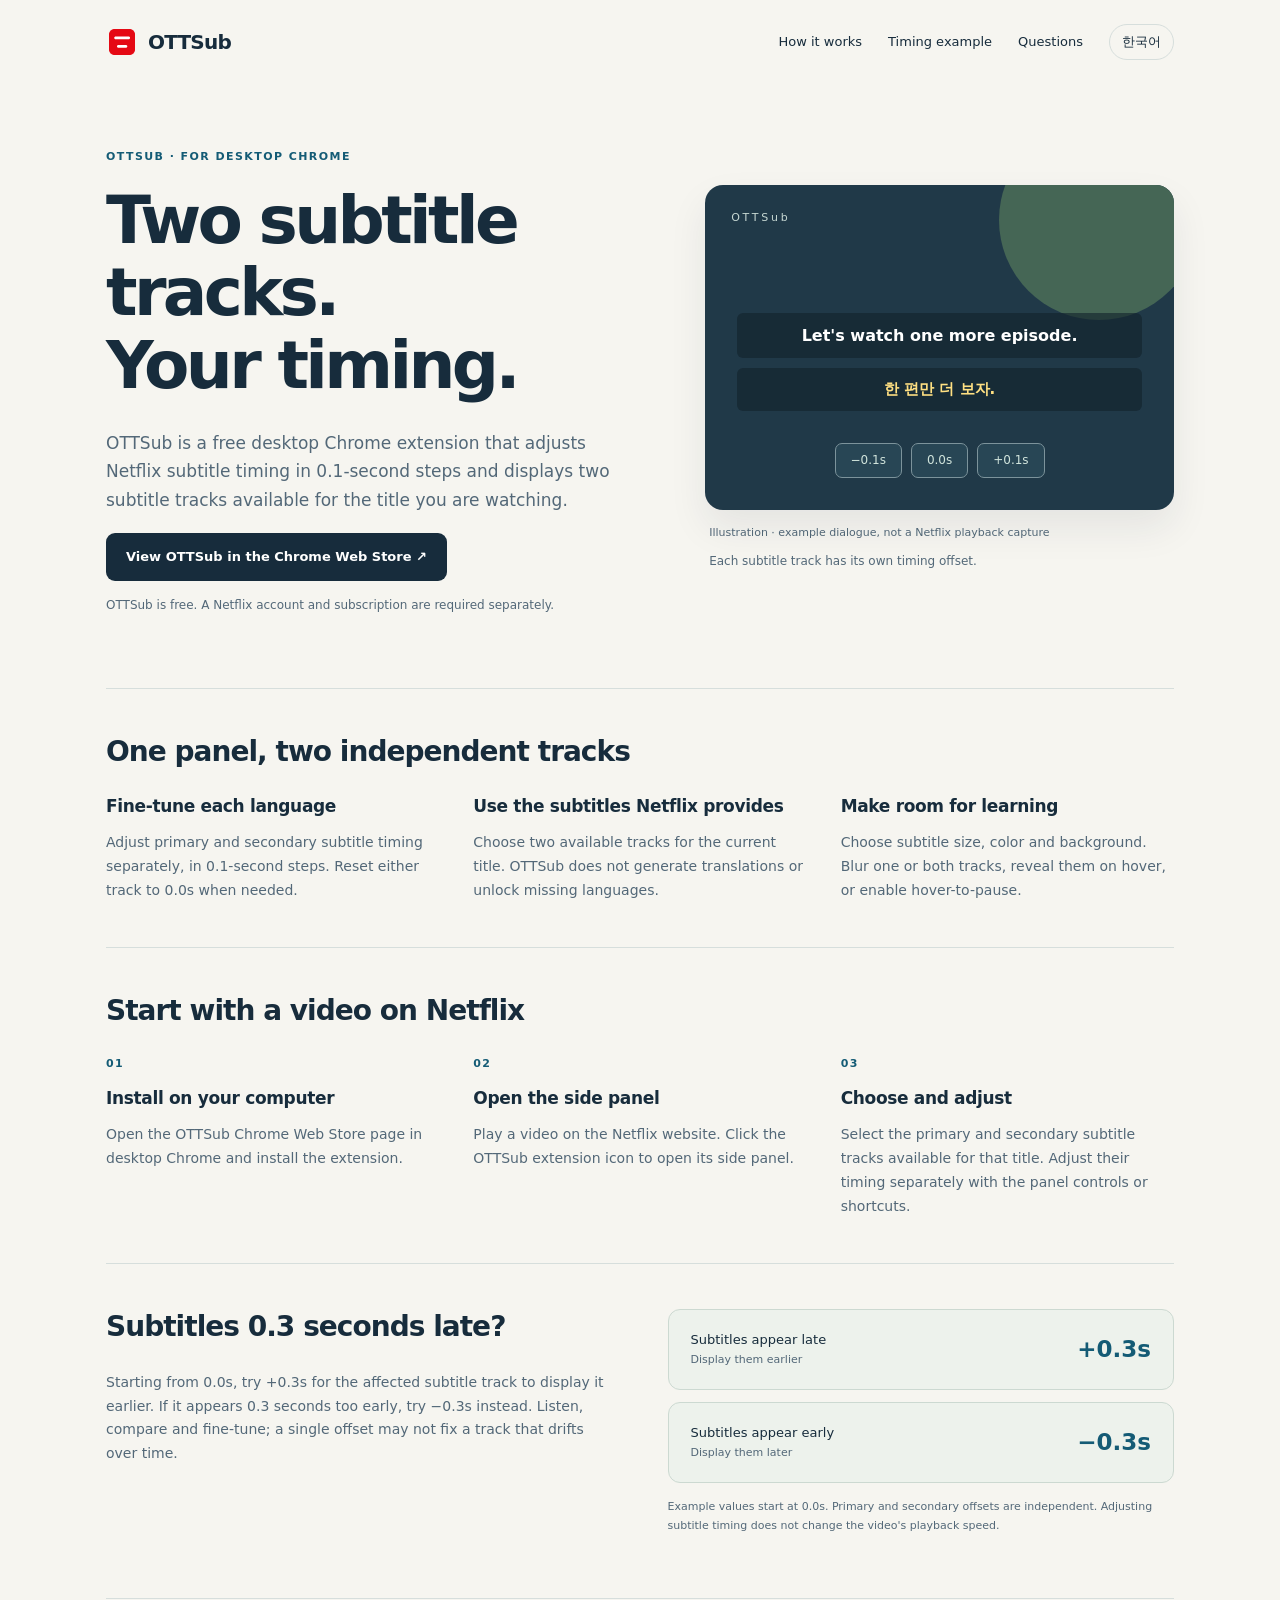
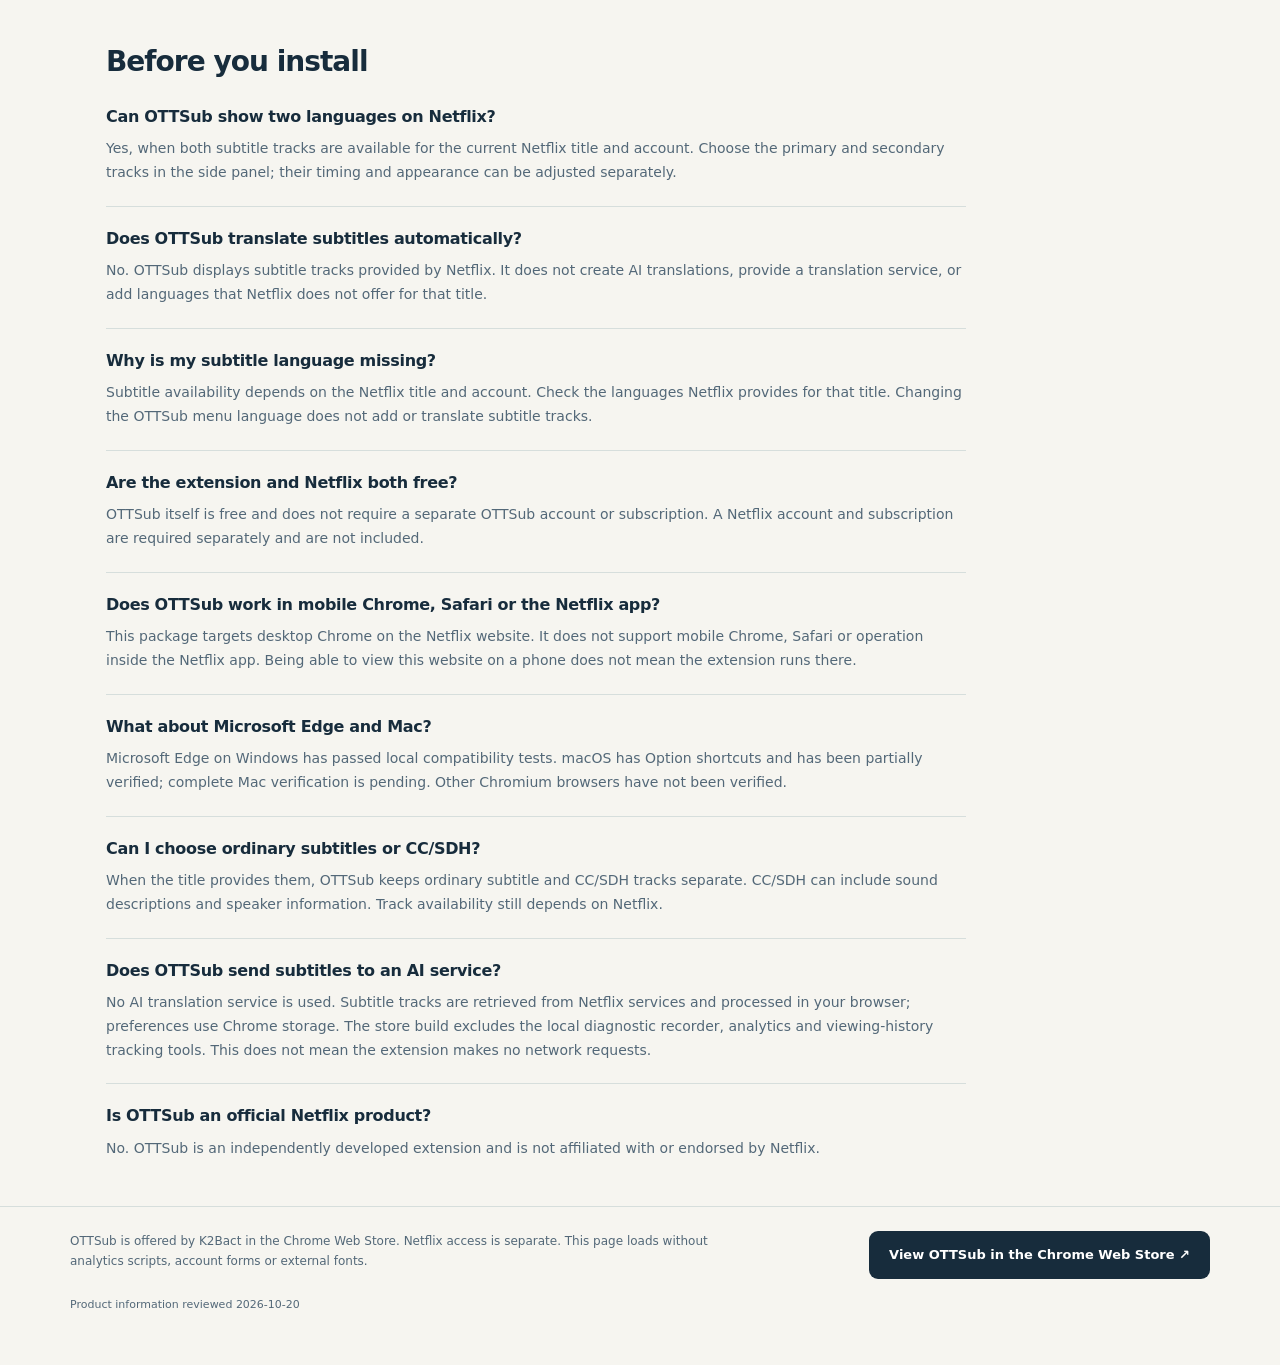
==== index.html @ 5ee33064 "Publish OTTSub product information in English and Korean" ====
<!doctype html>
<html lang="en">
<head>
<meta charset="utf-8"><meta name="viewport" content="width=device-width,initial-scale=1">
<title>OTTSub — Netflix subtitle sync and dual subtitles for Chrome</title><meta name="description" content="Adjust Netflix subtitle timing in 0.1-second steps and watch two available subtitle tracks with OTTSub, a free desktop Chrome extension. Netflix subscription required.">
<meta name="robots" content="index,follow">
<meta property="og:type" content="website"><meta property="og:site_name" content="OTTSub"><meta property="og:title" content="OTTSub — Netflix subtitle sync and dual subtitles for Chrome"><meta property="og:description" content="Adjust Netflix subtitle timing in 0.1-second steps and watch two available subtitle tracks with OTTSub, a free desktop Chrome extension. Netflix subscription required.">
<link rel="canonical" href="https://k2bact.github.io/ottsub-site/">
<link rel="alternate" hreflang="en" href="https://k2bact.github.io/ottsub-site/">
<link rel="alternate" hreflang="ko" href="https://k2bact.github.io/ottsub-site/ko/">
<link rel="alternate" hreflang="x-default" href="https://k2bact.github.io/ottsub-site/">
<meta property="og:url" content="https://k2bact.github.io/ottsub-site/">
<link rel="icon" href="assets/icon.png"><link rel="stylesheet" href="assets/site.css">
<script type="application/ld+json">{"@context":"https://schema.org","@type":"SoftwareApplication","name":"OTTSub","alternateName":"OTTSub - Subtitle Sync & Dual Subtitles for Netflix","identifier":"hlcahpgeildbabcchpkhemjjgjapbdkd","url":"https://k2bact.github.io/ottsub-site/","sameAs":["https://chromewebstore.google.com/detail/ottsub-subtitle-sync-dual/hlcahpgeildbabcchpkhemjjgjapbdkd"],"applicationCategory":"BrowserApplication","description":"OTTSub is a free desktop Chrome extension that adjusts Netflix subtitle timing in 0.1-second steps and displays two subtitle tracks available for the title you are watching.","inLanguage":"en","softwareRequirements":"OTTSub is free. A Netflix account and subscription are required separately.","isAccessibleForFree":true,"offers":{"@type":"Offer","price":"0","priceCurrency":"USD","url":"https://chromewebstore.google.com/detail/ottsub-subtitle-sync-dual/hlcahpgeildbabcchpkhemjjgjapbdkd"},"featureList":["Adjust primary and secondary subtitle timing separately, in 0.1-second steps. Reset either track to 0.0s when needed.","Choose two available tracks for the current title. OTTSub does not generate translations or unlock missing languages.","Choose subtitle size, color and background. Blur one or both tracks, reveal them on hover, or enable hover-to-pause."]}</script>
</head>
<body>
<a class="skip" href="#main">Skip to content</a>

<header class="wrap nav"><a class="brand" href="./"><img src="assets/icon.png" alt="" width="32" height="32">OTTSub</a><nav aria-label="Page navigation" class="nav-links"><a href="#start">How it works</a><a href="#timing">Timing example</a><a href="#questions">Questions</a><a class="language" href="ko/" lang="ko" hreflang="ko">한국어</a></nav></header>
<main id="main" class="wrap">
<div class="hero"><div><p class="eyebrow">OTTSub · for desktop Chrome</p><h1>Two subtitle tracks.
Your timing.</h1><p class="intro">OTTSub is a free desktop Chrome extension that adjusts Netflix subtitle timing in 0.1-second steps and displays two subtitle tracks available for the title you are watching.</p><a class="button" href="https://chromewebstore.google.com/detail/ottsub-subtitle-sync-dual/hlcahpgeildbabcchpkhemjjgjapbdkd">View OTTSub in the Chrome Web Store ↗</a><p class="cost">OTTSub is free. A Netflix account and subscription are required separately.</p></div>
<figure class="demo"><div class="screen"><span class="wordmark" aria-hidden="true">OTTSub</span><p class="subtitle" lang="en">Let&#39;s watch one more episode.</p><p class="subtitle secondary" lang="ko">한 편만 더 보자.</p><div class="timing-chips" aria-hidden="true"><span class="chip">−0.1s</span><span class="chip">0.0s</span><span class="chip">+0.1s</span></div></div><figcaption>Illustration · example dialogue, not a Netflix playback capture</figcaption><p class="demo-note">Each subtitle track has its own timing offset.</p></figure></div>
<section aria-labelledby="features"><h2 id="features">One panel, two independent tracks</h2><div class="features"><article><h3>Fine-tune each language</h3><p>Adjust primary and secondary subtitle timing separately, in 0.1-second steps. Reset either track to 0.0s when needed.</p></article><article><h3>Use the subtitles Netflix provides</h3><p>Choose two available tracks for the current title. OTTSub does not generate translations or unlock missing languages.</p></article><article><h3>Make room for learning</h3><p>Choose subtitle size, color and background. Blur one or both tracks, reveal them on hover, or enable hover-to-pause.</p></article></div></section>
<section id="start" aria-labelledby="steps-title"><h2 id="steps-title">Start with a video on Netflix</h2><ol class="steps"><li><h3>Install on your computer</h3><p>Open the OTTSub Chrome Web Store page in desktop Chrome and install the extension.</p></li><li><h3>Open the side panel</h3><p>Play a video on the Netflix website. Click the OTTSub extension icon to open its side panel.</p></li><li><h3>Choose and adjust</h3><p>Select the primary and secondary subtitle tracks available for that title. Adjust their timing separately with the panel controls or shortcuts.</p></li></ol></section>
<section id="timing" class="example" aria-labelledby="timing-title"><div><h2 id="timing-title">Subtitles 0.3 seconds late?</h2><p>Starting from 0.0s, try +0.3s for the affected subtitle track to display it earlier. If it appears 0.3 seconds too early, try −0.3s instead. Listen, compare and fine-tune; a single offset may not fix a track that drifts over time.</p></div><div><div class="offsets"><div class="offset-row"><span>Subtitles appear late</span><strong>+0.3s</strong><small>Display them earlier</small></div><div class="offset-row"><span>Subtitles appear early</span><strong>−0.3s</strong><small>Display them later</small></div></div><p class="fine-print">Example values start at 0.0s. Primary and secondary offsets are independent. Adjusting subtitle timing does not change the video&#39;s playback speed.</p></div></section>
<section id="questions" aria-labelledby="faq-title"><h2 id="faq-title">Before you install</h2><div class="faq"><article><h3>Can OTTSub show two languages on Netflix?</h3><p>Yes, when both subtitle tracks are available for the current Netflix title and account. Choose the primary and secondary tracks in the side panel; their timing and appearance can be adjusted separately.</p></article><article><h3>Does OTTSub translate subtitles automatically?</h3><p>No. OTTSub displays subtitle tracks provided by Netflix. It does not create AI translations, provide a translation service, or add languages that Netflix does not offer for that title.</p></article><article><h3>Why is my subtitle language missing?</h3><p>Subtitle availability depends on the Netflix title and account. Check the languages Netflix provides for that title. Changing the OTTSub menu language does not add or translate subtitle tracks.</p></article><article><h3>Are the extension and Netflix both free?</h3><p>OTTSub itself is free and does not require a separate OTTSub account or subscription. A Netflix account and subscription are required separately and are not included.</p></article><article><h3>Does OTTSub work in mobile Chrome, Safari or the Netflix app?</h3><p>This package targets desktop Chrome on the Netflix website. It does not support mobile Chrome, Safari or operation inside the Netflix app. Being able to view this website on a phone does not mean the extension runs there.</p></article><article><h3>What about Microsoft Edge and Mac?</h3><p>Microsoft Edge on Windows has passed local compatibility tests. macOS has Option shortcuts and has been partially verified; complete Mac verification is pending. Other Chromium browsers have not been verified.</p></article><article><h3>Can I choose ordinary subtitles or CC/SDH?</h3><p>When the title provides them, OTTSub keeps ordinary subtitle and CC/SDH tracks separate. CC/SDH can include sound descriptions and speaker information. Track availability still depends on Netflix.</p></article><article><h3>Does OTTSub send subtitles to an AI service?</h3><p>No AI translation service is used. Subtitle tracks are retrieved from Netflix services and processed in your browser; preferences use Chrome storage. The store build excludes the local diagnostic recorder, analytics and viewing-history tracking tools. This does not mean the extension makes no network requests.</p></article><article><h3>Is OTTSub an official Netflix product?</h3><p>No. OTTSub is an independently developed extension and is not affiliated with or endorsed by Netflix.</p></article></div></section>
</main><footer><div class="wrap closing"><div><p>OTTSub is offered by K2Bact in the Chrome Web Store. Netflix access is separate. This page loads without analytics scripts, account forms or external fonts.</p><span class="reviewed">Product information reviewed <time datetime="2026-10-20">2026-10-20</time></span></div><a class="button" href="https://chromewebstore.google.com/detail/ottsub-subtitle-sync-dual/hlcahpgeildbabcchpkhemjjgjapbdkd">View OTTSub in the Chrome Web Store ↗</a></div></footer>
</body></html>
---- assets/site.css ----
:root{color-scheme:light;--paper:#f6f5f0;--ink:#172c3c;--muted:#536878;--line:#d6dedc;--blue:#145b75;--mint:#dce9df;--white:#fff;--radius:18px;font-family:Inter,ui-sans-serif,system-ui,-apple-system,BlinkMacSystemFont,"Segoe UI","Malgun Gothic",sans-serif}
*{box-sizing:border-box}html{scroll-behavior:smooth;scroll-padding-top:24px}body{margin:0;background:var(--paper);color:var(--ink);line-height:1.7}a{color:var(--blue);text-underline-offset:.22em}a:hover{text-decoration-thickness:2px}a:focus-visible{outline:3px solid #b06a21;outline-offset:5px;border-radius:3px}.skip{position:absolute;top:-100px;left:20px;padding:10px;background:var(--white);z-index:10}.skip:focus{top:10px}.wrap{max-width:1140px;margin:auto;padding:0 36px}.preview{margin:0;background:var(--mint);text-align:center;padding:9px 20px;font-size:12px;color:#264b3b}.nav{display:flex;align-items:center;justify-content:space-between;gap:24px;padding-top:24px;padding-bottom:24px}.brand{display:inline-flex;align-items:center;gap:10px;color:var(--ink);font-size:20px;font-weight:800;text-decoration:none;letter-spacing:-.04em}.brand img{width:32px;height:32px}.nav-links{display:flex;align-items:center;gap:26px;font-size:13px}.nav-links a{text-decoration:none;color:var(--ink)}.language{border:1px solid var(--line);padding:6px 12px;border-radius:99px;white-space:nowrap}.hero{display:grid;grid-template-columns:1.15fr 1fr;align-items:center;gap:60px;padding:64px 0 72px}.eyebrow{text-transform:uppercase;letter-spacing:.13em;font-size:11px;font-weight:800;color:var(--blue);margin:0 0 18px}h1{font-size:clamp(42px,5.2vw,66px);font-weight:650;letter-spacing:-.055em;line-height:1.1;margin:0 0 26px;white-space:pre-line}p{margin:0 0 18px}.intro{font-size:17px;color:var(--muted);max-width:560px}.button{display:inline-block;background:var(--ink);color:#fff;text-decoration:none;border-radius:9px;padding:13px 20px;font-size:13px;font-weight:650}.button:hover{background:var(--blue)}.cost{color:var(--muted);font-size:12px;margin:14px 0 0;max-width:470px}.demo{margin:0}.screen{border-radius:var(--radius);background:#203948;min-height:325px;overflow:hidden;box-shadow:0 18px 38px #172c3c14;display:flex;flex-direction:column;justify-content:flex-end;padding:32px;position:relative}.screen:before{content:"";position:absolute;width:200px;height:200px;border-radius:100%;background:#456655;top:-65px;right:-25px}.screen .wordmark{position:absolute;top:24px;left:26px;font-size:11px;letter-spacing:.25em;color:#c6d7d2}.subtitle{position:relative;text-align:center;margin:0 0 10px;padding:9px 10px;border-radius:6px;background:#12222c9e;color:#fff;font-weight:600;font-size:16px}.subtitle.secondary{color:#ffe082;font-size:15px}.timing-chips{display:flex;justify-content:center;gap:9px;position:relative;margin-top:22px}.chip{border:1px solid #7c939b;background:#284655;color:#d1e4dc;border-radius:7px;font-size:12px;padding:6px 15px;font-variant-numeric:tabular-nums}.demo figcaption{font-size:11px;color:var(--muted);margin:14px 4px 0}.demo-note{font-size:12px;margin:8px 4px;color:var(--muted)}section{border-top:1px solid var(--line);padding:45px 0}h2{font-size:28px;letter-spacing:-.035em;line-height:1.3;font-weight:650;margin:0 0 25px}h3{font-size:17px;line-height:1.4;margin:0 0 12px;letter-spacing:-.02em}.features{display:grid;grid-template-columns:repeat(3,1fr);gap:34px}.features p,.steps p{font-size:14px;color:var(--muted);margin-bottom:0}.steps{list-style:none;padding:0;margin:0;display:grid;grid-template-columns:repeat(3,1fr);gap:34px;counter-reset:step}.steps li{counter-increment:step}.steps li:before{content:"0" counter(step);color:var(--blue);font-size:11px;font-weight:800;display:block;margin-bottom:14px;letter-spacing:.12em}.example{display:grid;grid-template-columns:1fr 1fr;gap:55px;align-items:start}.example p{font-size:14px;color:var(--muted)}.offsets{display:grid;gap:12px}.offset-row{display:grid;grid-template-columns:1fr auto;gap:0 18px;padding:19px 22px;border:1px solid #ccd9d1;border-radius:12px;background:#edf2ec;font-size:13px}.offset-row strong{font-size:23px;color:var(--blue);grid-column:2;grid-row:1/3;align-self:center;font-variant-numeric:tabular-nums}.offset-row small{font-size:11px;color:var(--muted)}.example .fine-print{font-size:11px;margin-top:15px}.faq{max-width:860px}.faq article{padding:21px 0;border-bottom:1px solid var(--line)}.faq article:first-child{padding-top:0}.faq article:last-child{border-bottom:0;padding-bottom:0}.faq h3{font-size:16px;margin-bottom:9px}.faq p{font-size:14px;color:var(--muted);margin-bottom:0}.closing{padding:24px 0 48px;display:flex;justify-content:space-between;gap:30px;align-items:start}.closing p{font-size:12px;color:var(--muted);max-width:670px}.reviewed{font-size:11px;color:var(--muted)}footer{border-top:1px solid var(--line)}
@media(max-width:800px){.wrap{padding:0 24px}.nav-links{gap:16px}.nav-links a:not(.language){display:none}.hero{grid-template-columns:1fr;gap:35px;padding:38px 0 42px;max-width:650px}.intro{max-width:100%}.screen{min-height:280px}.features,.steps{grid-template-columns:1fr;gap:28px}.example{grid-template-columns:1fr;gap:18px}.closing{display:block}.closing .button{margin-top:8px}h2{font-size:25px}}
@media(prefers-reduced-motion:reduce){html{scroll-behavior:auto}}
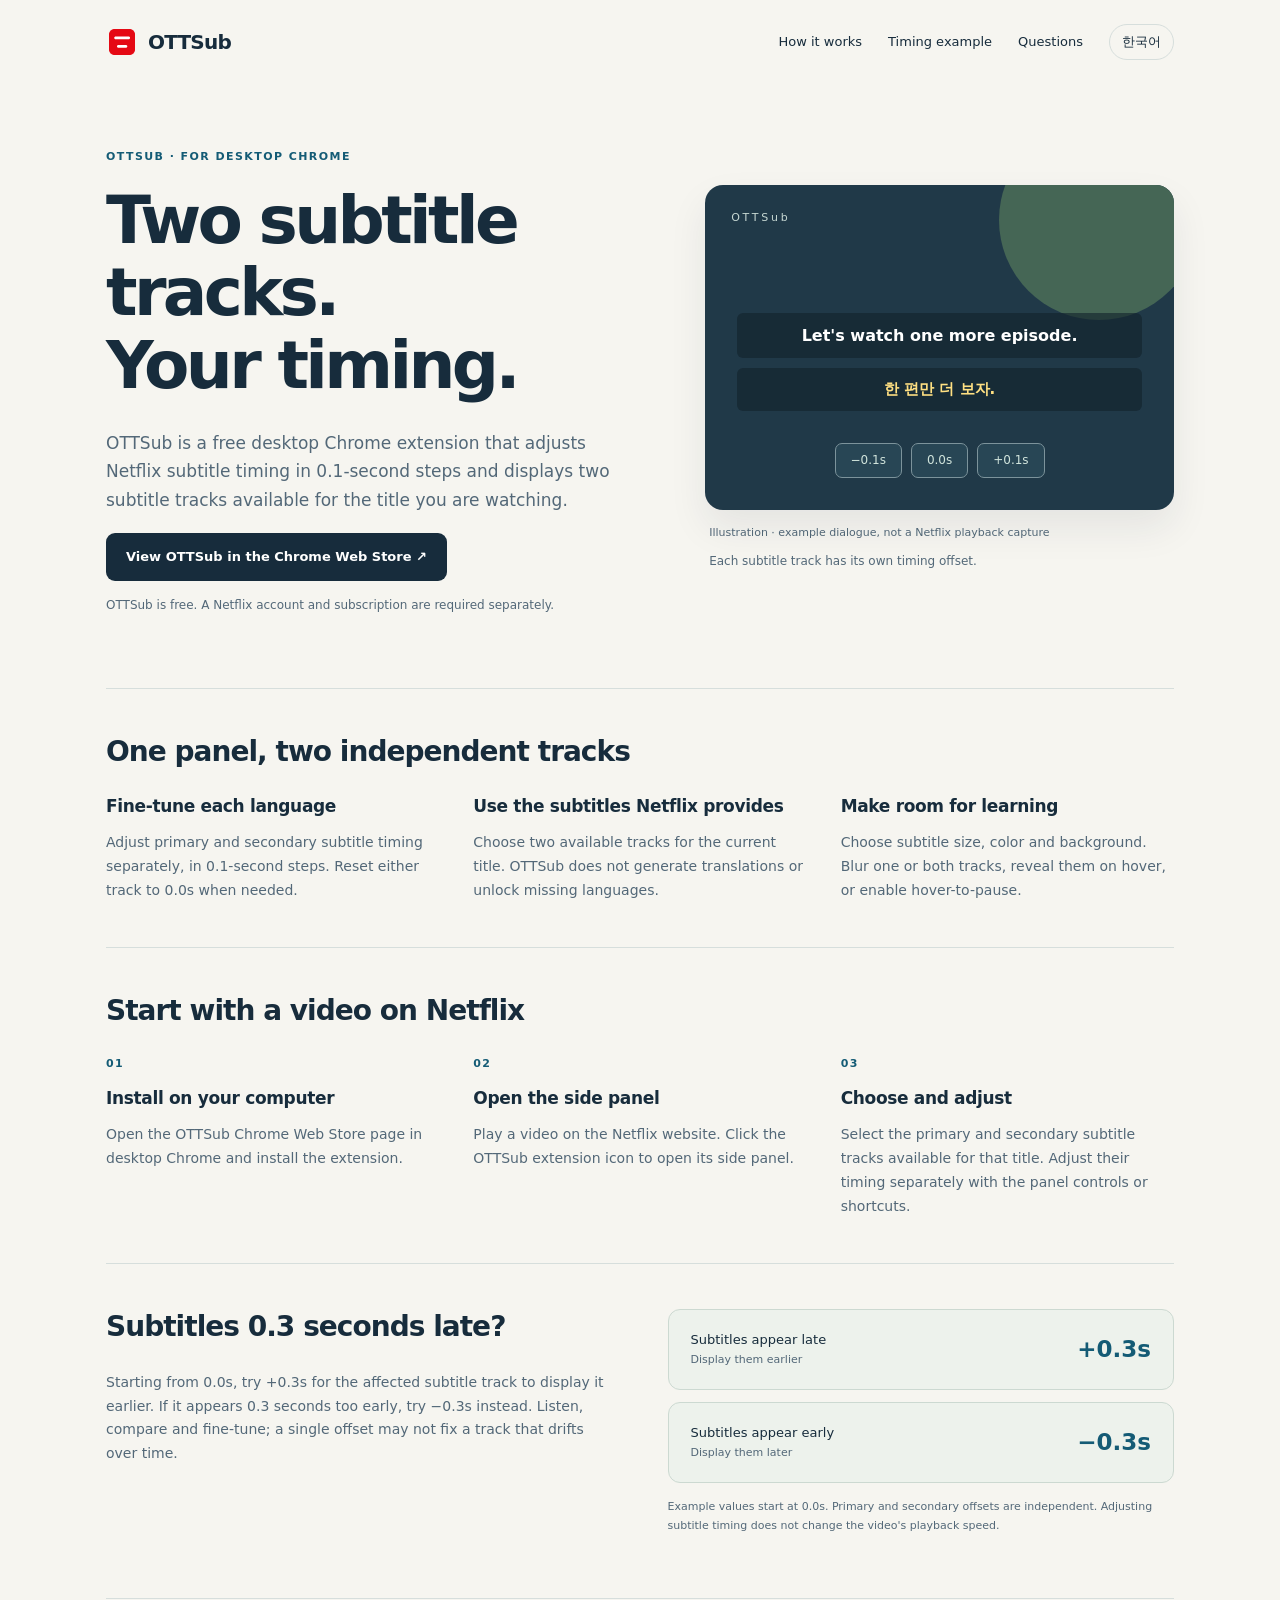
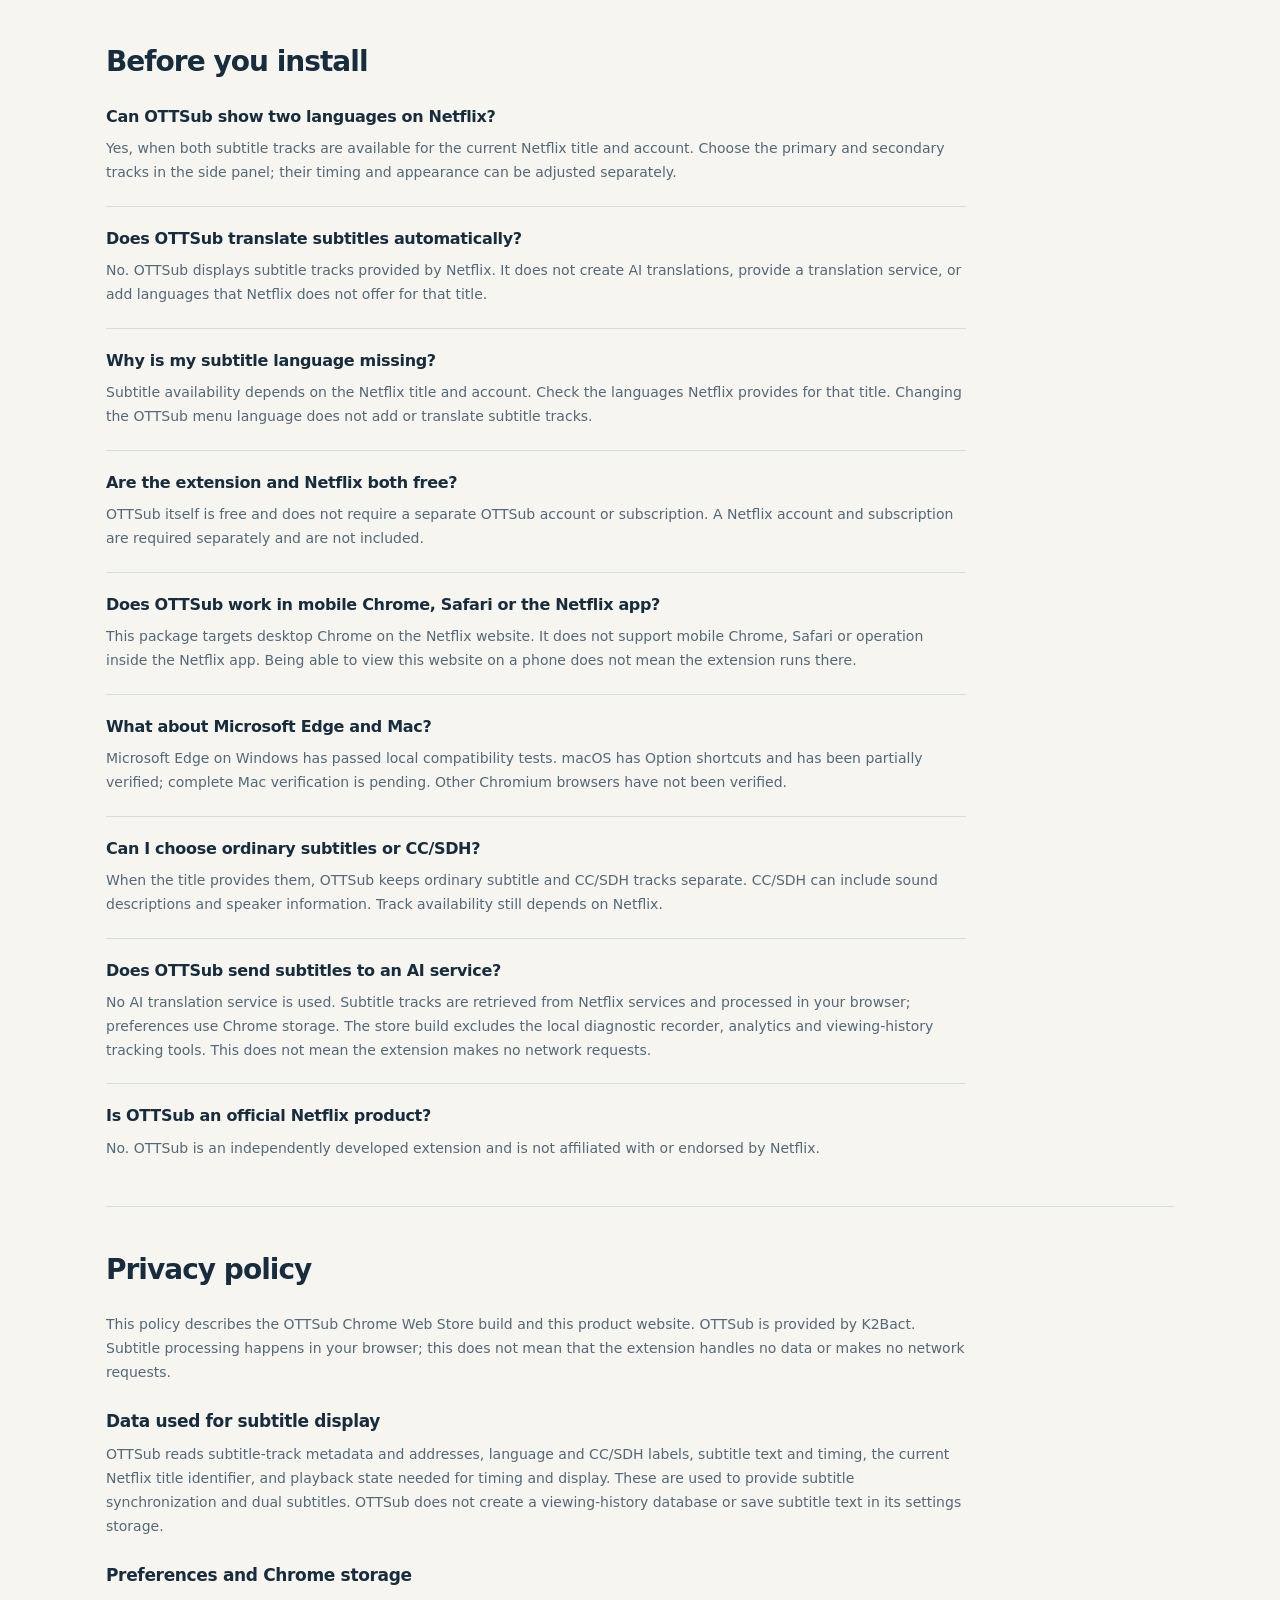
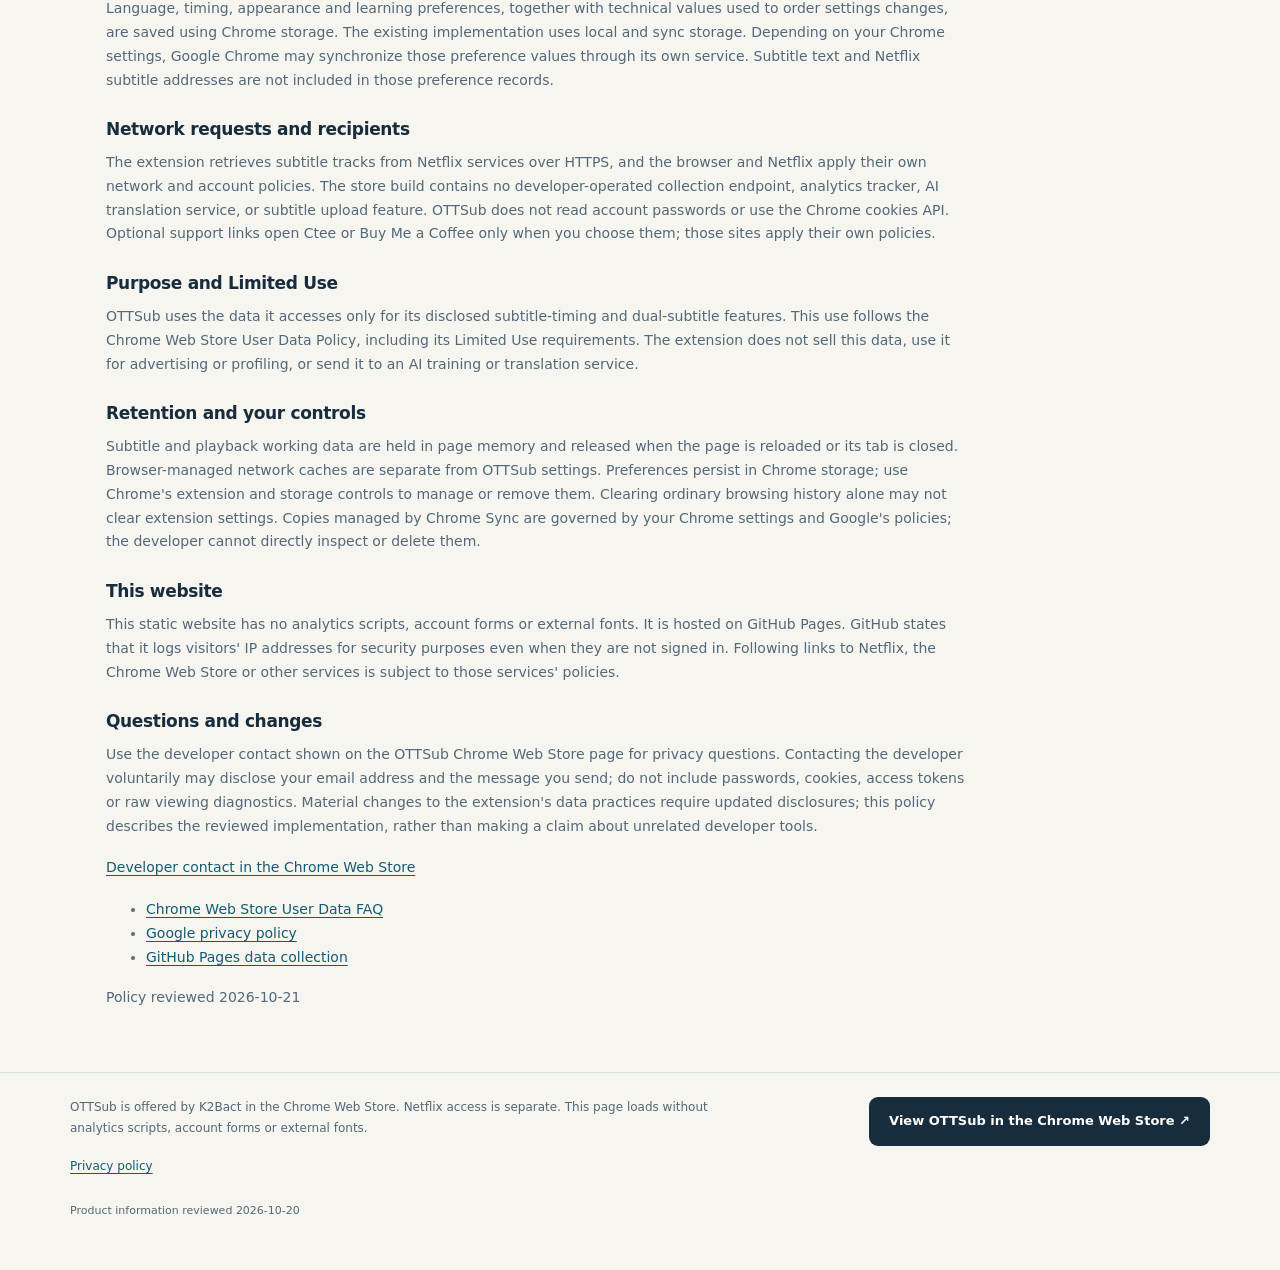
==== commit 3e5504f2: "Add privacy disclosures to the OTTSub product pages" ====
--- a/index.html
+++ b/index.html
@@ -25,5 +25,6 @@
 <section id="start" aria-labelledby="steps-title"><h2 id="steps-title">Start with a video on Netflix</h2><ol class="steps"><li><h3>Install on your computer</h3><p>Open the OTTSub Chrome Web Store page in desktop Chrome and install the extension.</p></li><li><h3>Open the side panel</h3><p>Play a video on the Netflix website. Click the OTTSub extension icon to open its side panel.</p></li><li><h3>Choose and adjust</h3><p>Select the primary and secondary subtitle tracks available for that title. Adjust their timing separately with the panel controls or shortcuts.</p></li></ol></section>
 <section id="timing" class="example" aria-labelledby="timing-title"><div><h2 id="timing-title">Subtitles 0.3 seconds late?</h2><p>Starting from 0.0s, try +0.3s for the affected subtitle track to display it earlier. If it appears 0.3 seconds too early, try −0.3s instead. Listen, compare and fine-tune; a single offset may not fix a track that drifts over time.</p></div><div><div class="offsets"><div class="offset-row"><span>Subtitles appear late</span><strong>+0.3s</strong><small>Display them earlier</small></div><div class="offset-row"><span>Subtitles appear early</span><strong>−0.3s</strong><small>Display them later</small></div></div><p class="fine-print">Example values start at 0.0s. Primary and secondary offsets are independent. Adjusting subtitle timing does not change the video&#39;s playback speed.</p></div></section>
 <section id="questions" aria-labelledby="faq-title"><h2 id="faq-title">Before you install</h2><div class="faq"><article><h3>Can OTTSub show two languages on Netflix?</h3><p>Yes, when both subtitle tracks are available for the current Netflix title and account. Choose the primary and secondary tracks in the side panel; their timing and appearance can be adjusted separately.</p></article><article><h3>Does OTTSub translate subtitles automatically?</h3><p>No. OTTSub displays subtitle tracks provided by Netflix. It does not create AI translations, provide a translation service, or add languages that Netflix does not offer for that title.</p></article><article><h3>Why is my subtitle language missing?</h3><p>Subtitle availability depends on the Netflix title and account. Check the languages Netflix provides for that title. Changing the OTTSub menu language does not add or translate subtitle tracks.</p></article><article><h3>Are the extension and Netflix both free?</h3><p>OTTSub itself is free and does not require a separate OTTSub account or subscription. A Netflix account and subscription are required separately and are not included.</p></article><article><h3>Does OTTSub work in mobile Chrome, Safari or the Netflix app?</h3><p>This package targets desktop Chrome on the Netflix website. It does not support mobile Chrome, Safari or operation inside the Netflix app. Being able to view this website on a phone does not mean the extension runs there.</p></article><article><h3>What about Microsoft Edge and Mac?</h3><p>Microsoft Edge on Windows has passed local compatibility tests. macOS has Option shortcuts and has been partially verified; complete Mac verification is pending. Other Chromium browsers have not been verified.</p></article><article><h3>Can I choose ordinary subtitles or CC/SDH?</h3><p>When the title provides them, OTTSub keeps ordinary subtitle and CC/SDH tracks separate. CC/SDH can include sound descriptions and speaker information. Track availability still depends on Netflix.</p></article><article><h3>Does OTTSub send subtitles to an AI service?</h3><p>No AI translation service is used. Subtitle tracks are retrieved from Netflix services and processed in your browser; preferences use Chrome storage. The store build excludes the local diagnostic recorder, analytics and viewing-history tracking tools. This does not mean the extension makes no network requests.</p></article><article><h3>Is OTTSub an official Netflix product?</h3><p>No. OTTSub is an independently developed extension and is not affiliated with or endorsed by Netflix.</p></article></div></section>
-</main><footer><div class="wrap closing"><div><p>OTTSub is offered by K2Bact in the Chrome Web Store. Netflix access is separate. This page loads without analytics scripts, account forms or external fonts.</p><span class="reviewed">Product information reviewed <time datetime="2026-10-20">2026-10-20</time></span></div><a class="button" href="https://chromewebstore.google.com/detail/ottsub-subtitle-sync-dual/hlcahpgeildbabcchpkhemjjgjapbdkd">View OTTSub in the Chrome Web Store ↗</a></div></footer>
+<section id="privacy" class="privacy" aria-labelledby="privacy-title"><h2 id="privacy-title">Privacy policy</h2><div class="policy-body"><p>This policy describes the OTTSub Chrome Web Store build and this product website. OTTSub is provided by K2Bact. Subtitle processing happens in your browser; this does not mean that the extension handles no data or makes no network requests.</p><article><h3>Data used for subtitle display</h3><p>OTTSub reads subtitle-track metadata and addresses, language and CC/SDH labels, subtitle text and timing, the current Netflix title identifier, and playback state needed for timing and display. These are used to provide subtitle synchronization and dual subtitles. OTTSub does not create a viewing-history database or save subtitle text in its settings storage.</p></article><article><h3>Preferences and Chrome storage</h3><p>Language, timing, appearance and learning preferences, together with technical values used to order settings changes, are saved using Chrome storage. The existing implementation uses local and sync storage. Depending on your Chrome settings, Google Chrome may synchronize those preference values through its own service. Subtitle text and Netflix subtitle addresses are not included in those preference records.</p></article><article><h3>Network requests and recipients</h3><p>The extension retrieves subtitle tracks from Netflix services over HTTPS, and the browser and Netflix apply their own network and account policies. The store build contains no developer-operated collection endpoint, analytics tracker, AI translation service, or subtitle upload feature. OTTSub does not read account passwords or use the Chrome cookies API. Optional support links open Ctee or Buy Me a Coffee only when you choose them; those sites apply their own policies.</p></article><article><h3>Purpose and Limited Use</h3><p>OTTSub uses the data it accesses only for its disclosed subtitle-timing and dual-subtitle features. This use follows the Chrome Web Store User Data Policy, including its Limited Use requirements. The extension does not sell this data, use it for advertising or profiling, or send it to an AI training or translation service.</p></article><article><h3>Retention and your controls</h3><p>Subtitle and playback working data are held in page memory and released when the page is reloaded or its tab is closed. Browser-managed network caches are separate from OTTSub settings. Preferences persist in Chrome storage; use Chrome&#39;s extension and storage controls to manage or remove them. Clearing ordinary browsing history alone may not clear extension settings. Copies managed by Chrome Sync are governed by your Chrome settings and Google&#39;s policies; the developer cannot directly inspect or delete them.</p></article><article><h3>This website</h3><p>This static website has no analytics scripts, account forms or external fonts. It is hosted on GitHub Pages. GitHub states that it logs visitors&#39; IP addresses for security purposes even when they are not signed in. Following links to Netflix, the Chrome Web Store or other services is subject to those services&#39; policies.</p></article><article><h3>Questions and changes</h3><p>Use the developer contact shown on the OTTSub Chrome Web Store page for privacy questions. Contacting the developer voluntarily may disclose your email address and the message you send; do not include passwords, cookies, access tokens or raw viewing diagnostics. Material changes to the extension&#39;s data practices require updated disclosures; this policy describes the reviewed implementation, rather than making a claim about unrelated developer tools.</p></article><p><a href="https://chromewebstore.google.com/detail/ottsub-subtitle-sync-dual/hlcahpgeildbabcchpkhemjjgjapbdkd">Developer contact in the Chrome Web Store</a></p><ul><li><a href="https://developer.chrome.com/docs/webstore/program-policies/user-data-faq">Chrome Web Store User Data FAQ</a></li><li><a href="https://policies.google.com/privacy">Google privacy policy</a></li><li><a href="https://docs.github.com/en/pages/getting-started-with-github-pages/what-is-github-pages#data-collection">GitHub Pages data collection</a></li></ul><p class="reviewed">Policy reviewed <time datetime="2026-10-21">2026-10-21</time></p></div></section>
+</main><footer><div class="wrap closing"><div><p>OTTSub is offered by K2Bact in the Chrome Web Store. Netflix access is separate. This page loads without analytics scripts, account forms or external fonts.</p><p><a href="#privacy">Privacy policy</a></p><span class="reviewed">Product information reviewed <time datetime="2026-10-20">2026-10-20</time></span></div><a class="button" href="https://chromewebstore.google.com/detail/ottsub-subtitle-sync-dual/hlcahpgeildbabcchpkhemjjgjapbdkd">View OTTSub in the Chrome Web Store ↗</a></div></footer>
 </body></html>
--- a/assets/site.css
+++ b/assets/site.css
@@ -2,3 +2,4 @@
 *{box-sizing:border-box}html{scroll-behavior:smooth;scroll-padding-top:24px}body{margin:0;background:var(--paper);color:var(--ink);line-height:1.7}a{color:var(--blue);text-underline-offset:.22em}a:hover{text-decoration-thickness:2px}a:focus-visible{outline:3px solid #b06a21;outline-offset:5px;border-radius:3px}.skip{position:absolute;top:-100px;left:20px;padding:10px;background:var(--white);z-index:10}.skip:focus{top:10px}.wrap{max-width:1140px;margin:auto;padding:0 36px}.preview{margin:0;background:var(--mint);text-align:center;padding:9px 20px;font-size:12px;color:#264b3b}.nav{display:flex;align-items:center;justify-content:space-between;gap:24px;padding-top:24px;padding-bottom:24px}.brand{display:inline-flex;align-items:center;gap:10px;color:var(--ink);font-size:20px;font-weight:800;text-decoration:none;letter-spacing:-.04em}.brand img{width:32px;height:32px}.nav-links{display:flex;align-items:center;gap:26px;font-size:13px}.nav-links a{text-decoration:none;color:var(--ink)}.language{border:1px solid var(--line);padding:6px 12px;border-radius:99px;white-space:nowrap}.hero{display:grid;grid-template-columns:1.15fr 1fr;align-items:center;gap:60px;padding:64px 0 72px}.eyebrow{text-transform:uppercase;letter-spacing:.13em;font-size:11px;font-weight:800;color:var(--blue);margin:0 0 18px}h1{font-size:clamp(42px,5.2vw,66px);font-weight:650;letter-spacing:-.055em;line-height:1.1;margin:0 0 26px;white-space:pre-line}p{margin:0 0 18px}.intro{font-size:17px;color:var(--muted);max-width:560px}.button{display:inline-block;background:var(--ink);color:#fff;text-decoration:none;border-radius:9px;padding:13px 20px;font-size:13px;font-weight:650}.button:hover{background:var(--blue)}.cost{color:var(--muted);font-size:12px;margin:14px 0 0;max-width:470px}.demo{margin:0}.screen{border-radius:var(--radius);background:#203948;min-height:325px;overflow:hidden;box-shadow:0 18px 38px #172c3c14;display:flex;flex-direction:column;justify-content:flex-end;padding:32px;position:relative}.screen:before{content:"";position:absolute;width:200px;height:200px;border-radius:100%;background:#456655;top:-65px;right:-25px}.screen .wordmark{position:absolute;top:24px;left:26px;font-size:11px;letter-spacing:.25em;color:#c6d7d2}.subtitle{position:relative;text-align:center;margin:0 0 10px;padding:9px 10px;border-radius:6px;background:#12222c9e;color:#fff;font-weight:600;font-size:16px}.subtitle.secondary{color:#ffe082;font-size:15px}.timing-chips{display:flex;justify-content:center;gap:9px;position:relative;margin-top:22px}.chip{border:1px solid #7c939b;background:#284655;color:#d1e4dc;border-radius:7px;font-size:12px;padding:6px 15px;font-variant-numeric:tabular-nums}.demo figcaption{font-size:11px;color:var(--muted);margin:14px 4px 0}.demo-note{font-size:12px;margin:8px 4px;color:var(--muted)}section{border-top:1px solid var(--line);padding:45px 0}h2{font-size:28px;letter-spacing:-.035em;line-height:1.3;font-weight:650;margin:0 0 25px}h3{font-size:17px;line-height:1.4;margin:0 0 12px;letter-spacing:-.02em}.features{display:grid;grid-template-columns:repeat(3,1fr);gap:34px}.features p,.steps p{font-size:14px;color:var(--muted);margin-bottom:0}.steps{list-style:none;padding:0;margin:0;display:grid;grid-template-columns:repeat(3,1fr);gap:34px;counter-reset:step}.steps li{counter-increment:step}.steps li:before{content:"0" counter(step);color:var(--blue);font-size:11px;font-weight:800;display:block;margin-bottom:14px;letter-spacing:.12em}.example{display:grid;grid-template-columns:1fr 1fr;gap:55px;align-items:start}.example p{font-size:14px;color:var(--muted)}.offsets{display:grid;gap:12px}.offset-row{display:grid;grid-template-columns:1fr auto;gap:0 18px;padding:19px 22px;border:1px solid #ccd9d1;border-radius:12px;background:#edf2ec;font-size:13px}.offset-row strong{font-size:23px;color:var(--blue);grid-column:2;grid-row:1/3;align-self:center;font-variant-numeric:tabular-nums}.offset-row small{font-size:11px;color:var(--muted)}.example .fine-print{font-size:11px;margin-top:15px}.faq{max-width:860px}.faq article{padding:21px 0;border-bottom:1px solid var(--line)}.faq article:first-child{padding-top:0}.faq article:last-child{border-bottom:0;padding-bottom:0}.faq h3{font-size:16px;margin-bottom:9px}.faq p{font-size:14px;color:var(--muted);margin-bottom:0}.closing{padding:24px 0 48px;display:flex;justify-content:space-between;gap:30px;align-items:start}.closing p{font-size:12px;color:var(--muted);max-width:670px}.reviewed{font-size:11px;color:var(--muted)}footer{border-top:1px solid var(--line)}
 @media(max-width:800px){.wrap{padding:0 24px}.nav-links{gap:16px}.nav-links a:not(.language){display:none}.hero{grid-template-columns:1fr;gap:35px;padding:38px 0 42px;max-width:650px}.intro{max-width:100%}.screen{min-height:280px}.features,.steps{grid-template-columns:1fr;gap:28px}.example{grid-template-columns:1fr;gap:18px}.closing{display:block}.closing .button{margin-top:8px}h2{font-size:25px}}
 @media(prefers-reduced-motion:reduce){html{scroll-behavior:auto}}
+.policy-body{max-width:860px;overflow-wrap:anywhere}.policy-body p,.policy-body li{font-size:14px;color:var(--muted)}.policy-body article{margin-top:26px}.policy-body h3{margin-bottom:9px}.policy-body a{color:var(--blue)}
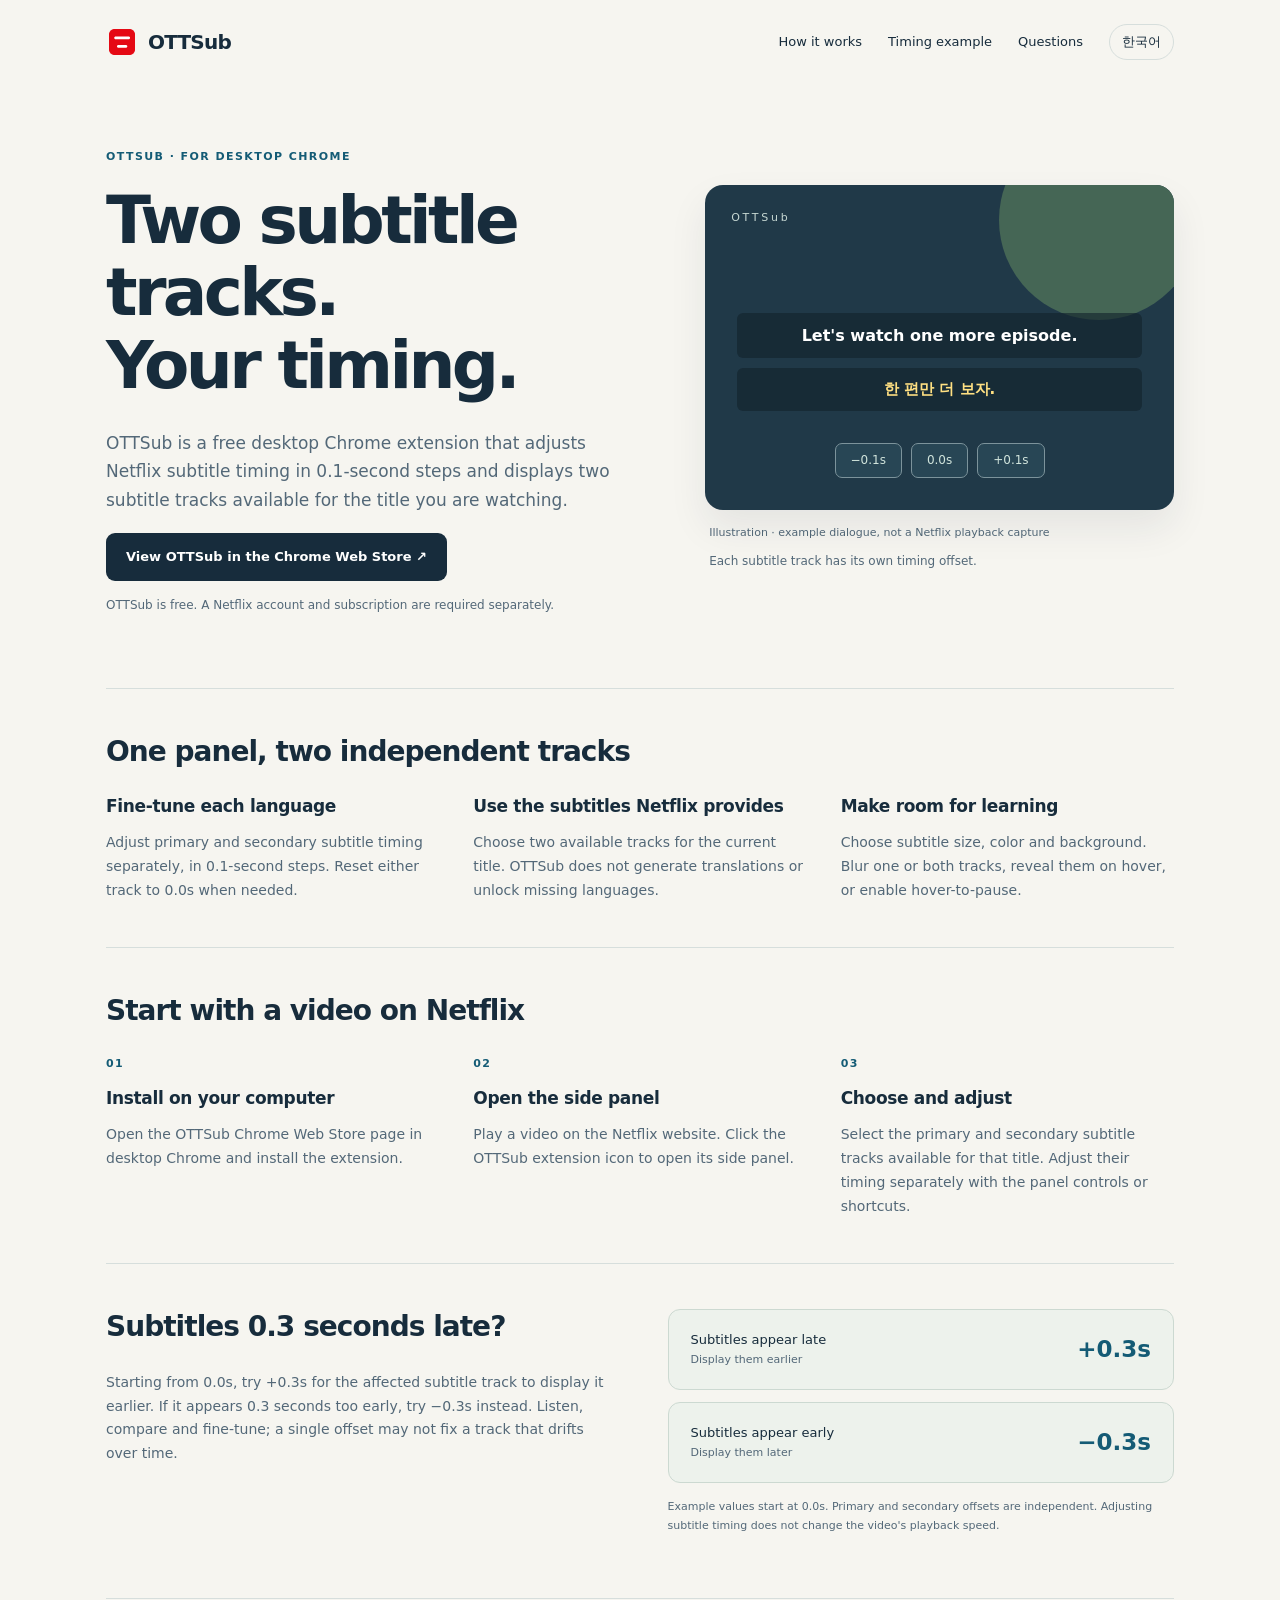
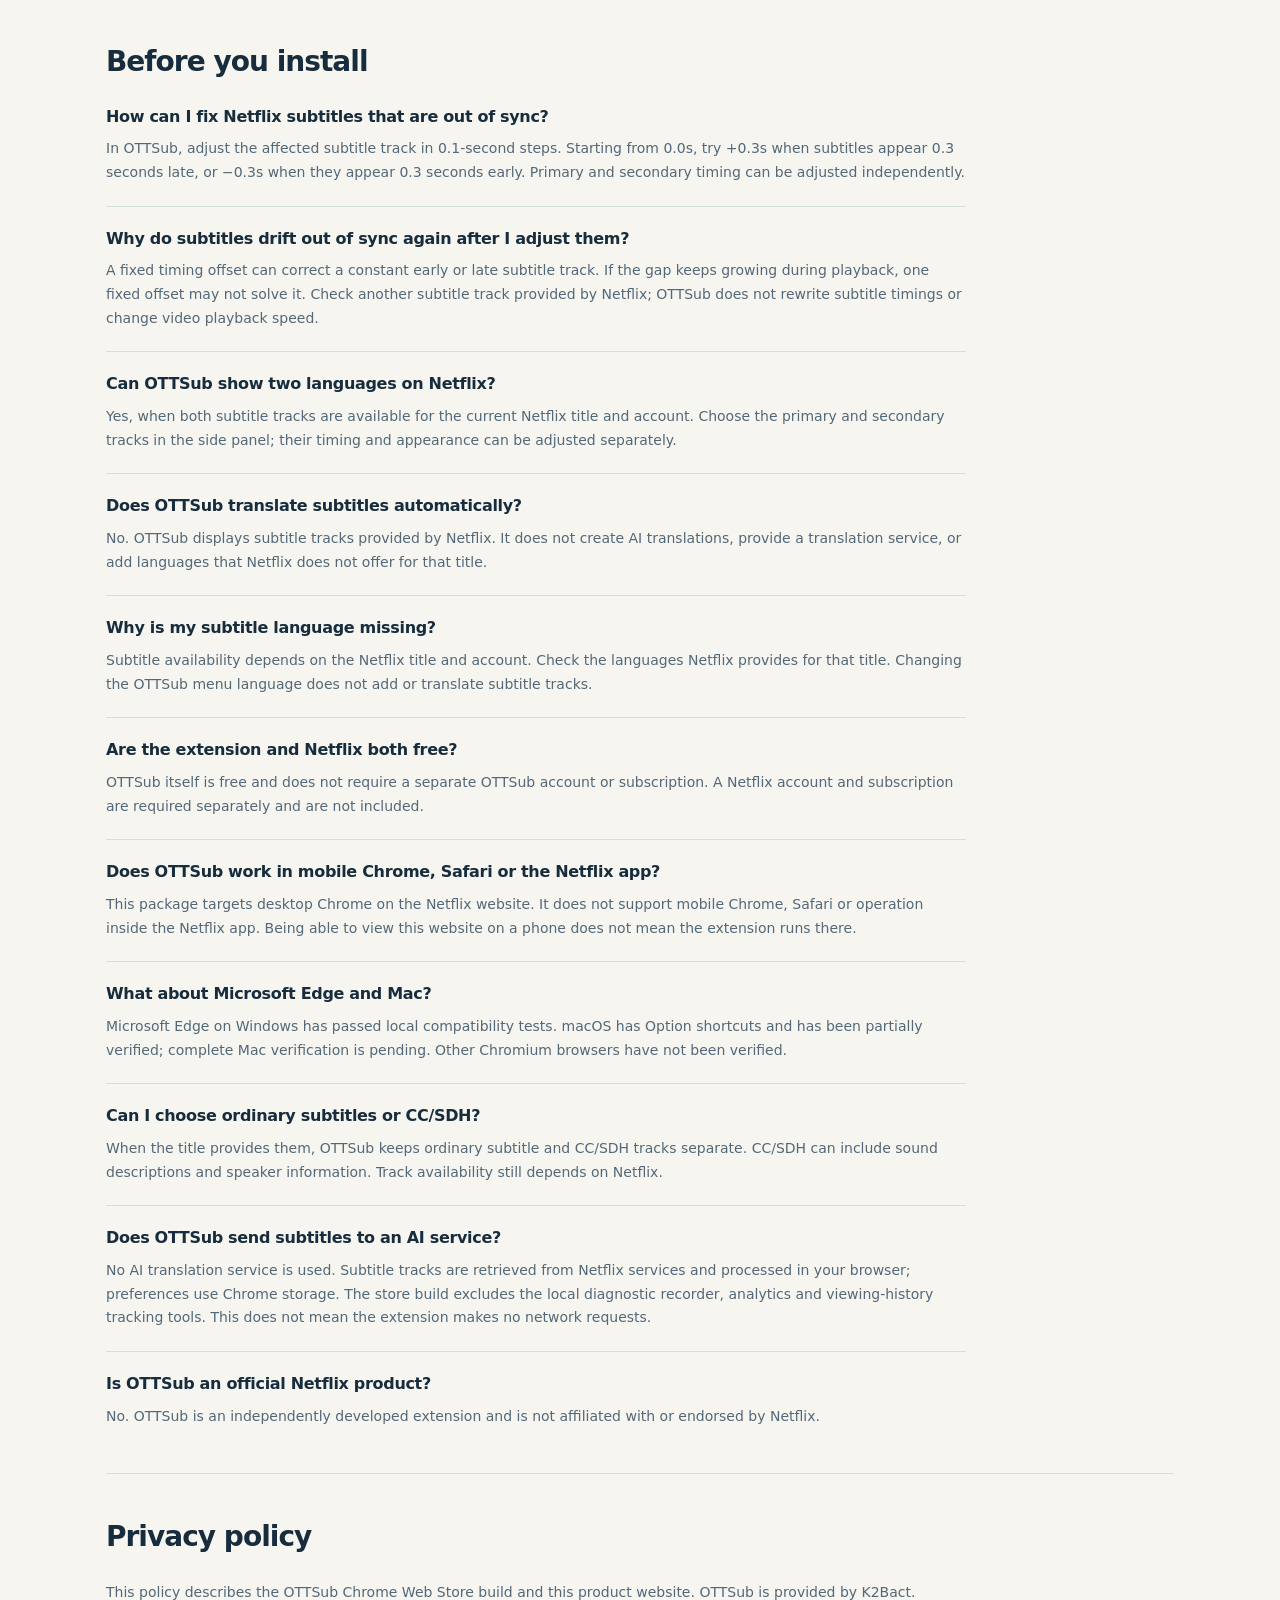
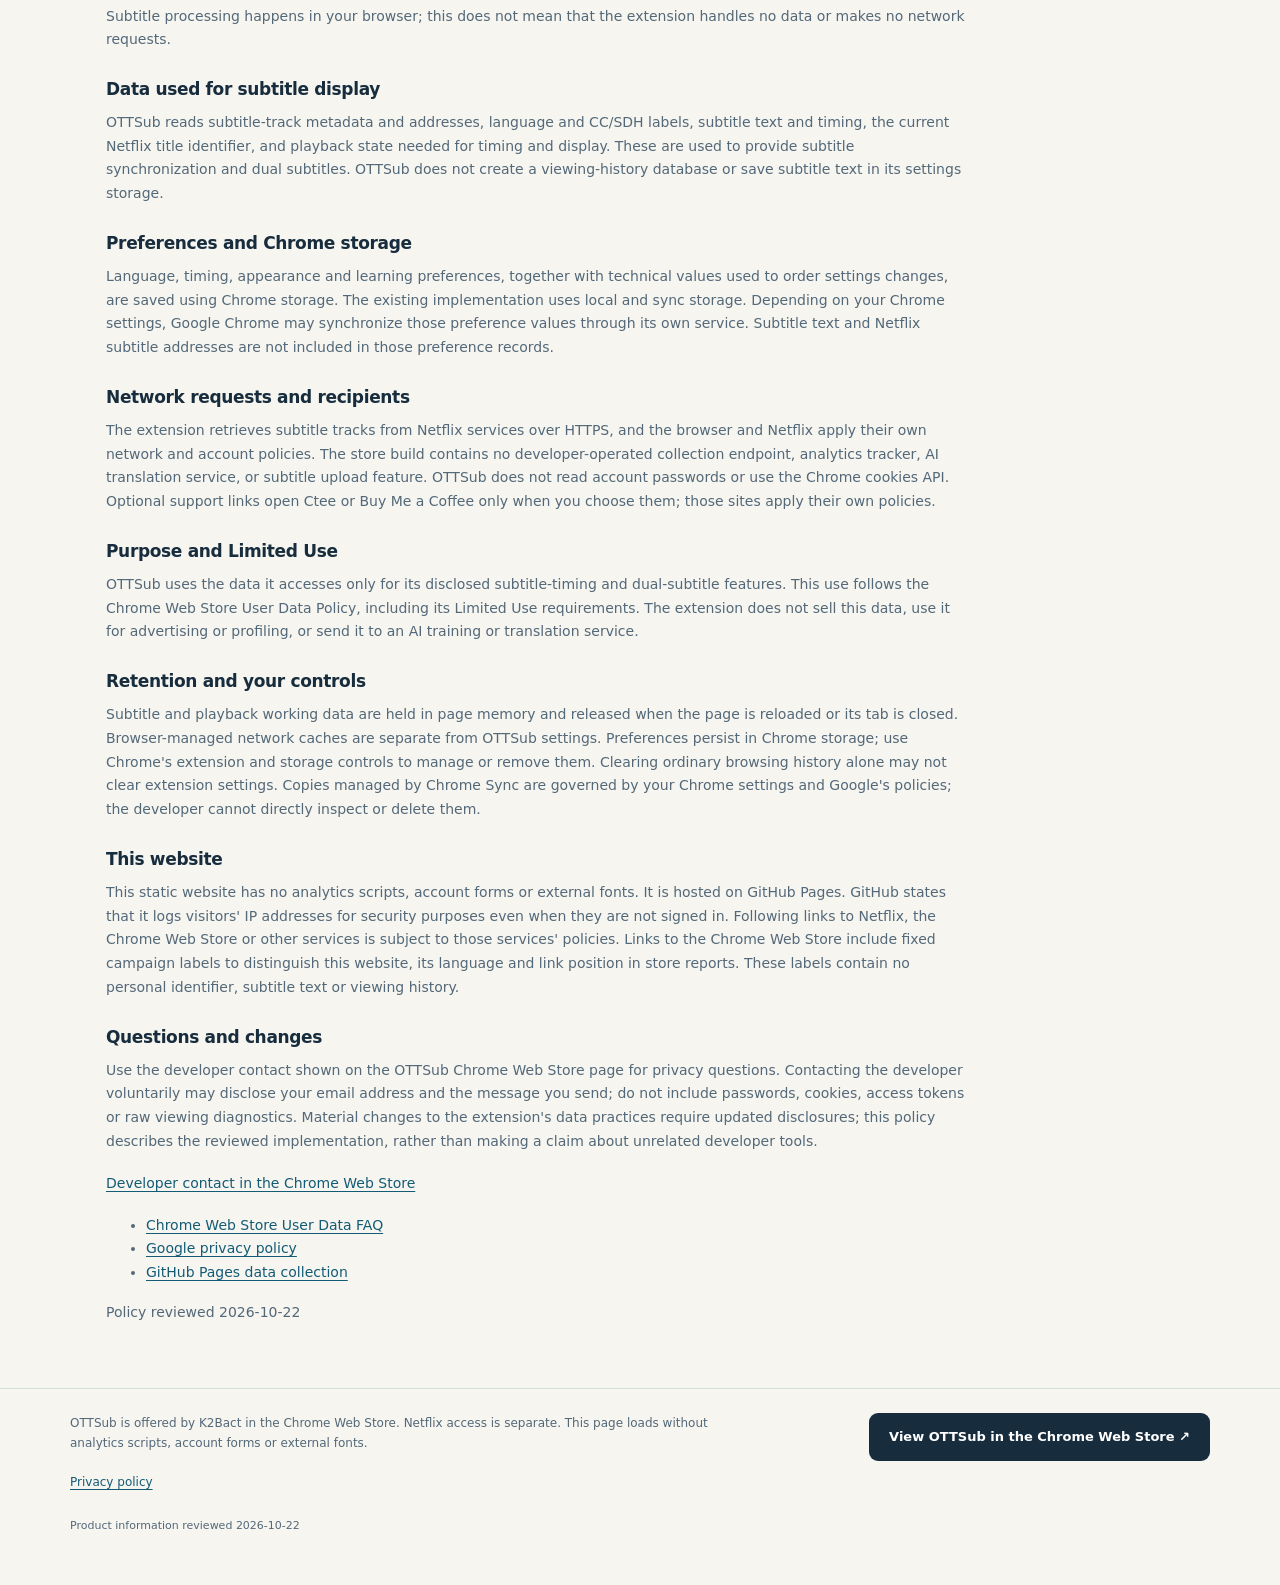
==== commit fafe443f: "Clarify subtitle timing FAQs and label store referral links" ====
--- a/index.html
+++ b/index.html
@@ -19,12 +19,12 @@
 <header class="wrap nav"><a class="brand" href="./"><img src="assets/icon.png" alt="" width="32" height="32">OTTSub</a><nav aria-label="Page navigation" class="nav-links"><a href="#start">How it works</a><a href="#timing">Timing example</a><a href="#questions">Questions</a><a class="language" href="ko/" lang="ko" hreflang="ko">한국어</a></nav></header>
 <main id="main" class="wrap">
 <div class="hero"><div><p class="eyebrow">OTTSub · for desktop Chrome</p><h1>Two subtitle tracks.
-Your timing.</h1><p class="intro">OTTSub is a free desktop Chrome extension that adjusts Netflix subtitle timing in 0.1-second steps and displays two subtitle tracks available for the title you are watching.</p><a class="button" href="https://chromewebstore.google.com/detail/ottsub-subtitle-sync-dual/hlcahpgeildbabcchpkhemjjgjapbdkd">View OTTSub in the Chrome Web Store ↗</a><p class="cost">OTTSub is free. A Netflix account and subscription are required separately.</p></div>
+Your timing.</h1><p class="intro">OTTSub is a free desktop Chrome extension that adjusts Netflix subtitle timing in 0.1-second steps and displays two subtitle tracks available for the title you are watching.</p><a class="button" href="https://chromewebstore.google.com/detail/ottsub-subtitle-sync-dual/hlcahpgeildbabcchpkhemjjgjapbdkd?utm_source=ottsub_site&amp;utm_medium=referral&amp;utm_campaign=site_help_20261022_en_hero&amp;utm_content=en_hero">View OTTSub in the Chrome Web Store ↗</a><p class="cost">OTTSub is free. A Netflix account and subscription are required separately.</p></div>
 <figure class="demo"><div class="screen"><span class="wordmark" aria-hidden="true">OTTSub</span><p class="subtitle" lang="en">Let&#39;s watch one more episode.</p><p class="subtitle secondary" lang="ko">한 편만 더 보자.</p><div class="timing-chips" aria-hidden="true"><span class="chip">−0.1s</span><span class="chip">0.0s</span><span class="chip">+0.1s</span></div></div><figcaption>Illustration · example dialogue, not a Netflix playback capture</figcaption><p class="demo-note">Each subtitle track has its own timing offset.</p></figure></div>
 <section aria-labelledby="features"><h2 id="features">One panel, two independent tracks</h2><div class="features"><article><h3>Fine-tune each language</h3><p>Adjust primary and secondary subtitle timing separately, in 0.1-second steps. Reset either track to 0.0s when needed.</p></article><article><h3>Use the subtitles Netflix provides</h3><p>Choose two available tracks for the current title. OTTSub does not generate translations or unlock missing languages.</p></article><article><h3>Make room for learning</h3><p>Choose subtitle size, color and background. Blur one or both tracks, reveal them on hover, or enable hover-to-pause.</p></article></div></section>
 <section id="start" aria-labelledby="steps-title"><h2 id="steps-title">Start with a video on Netflix</h2><ol class="steps"><li><h3>Install on your computer</h3><p>Open the OTTSub Chrome Web Store page in desktop Chrome and install the extension.</p></li><li><h3>Open the side panel</h3><p>Play a video on the Netflix website. Click the OTTSub extension icon to open its side panel.</p></li><li><h3>Choose and adjust</h3><p>Select the primary and secondary subtitle tracks available for that title. Adjust their timing separately with the panel controls or shortcuts.</p></li></ol></section>
 <section id="timing" class="example" aria-labelledby="timing-title"><div><h2 id="timing-title">Subtitles 0.3 seconds late?</h2><p>Starting from 0.0s, try +0.3s for the affected subtitle track to display it earlier. If it appears 0.3 seconds too early, try −0.3s instead. Listen, compare and fine-tune; a single offset may not fix a track that drifts over time.</p></div><div><div class="offsets"><div class="offset-row"><span>Subtitles appear late</span><strong>+0.3s</strong><small>Display them earlier</small></div><div class="offset-row"><span>Subtitles appear early</span><strong>−0.3s</strong><small>Display them later</small></div></div><p class="fine-print">Example values start at 0.0s. Primary and secondary offsets are independent. Adjusting subtitle timing does not change the video&#39;s playback speed.</p></div></section>
-<section id="questions" aria-labelledby="faq-title"><h2 id="faq-title">Before you install</h2><div class="faq"><article><h3>Can OTTSub show two languages on Netflix?</h3><p>Yes, when both subtitle tracks are available for the current Netflix title and account. Choose the primary and secondary tracks in the side panel; their timing and appearance can be adjusted separately.</p></article><article><h3>Does OTTSub translate subtitles automatically?</h3><p>No. OTTSub displays subtitle tracks provided by Netflix. It does not create AI translations, provide a translation service, or add languages that Netflix does not offer for that title.</p></article><article><h3>Why is my subtitle language missing?</h3><p>Subtitle availability depends on the Netflix title and account. Check the languages Netflix provides for that title. Changing the OTTSub menu language does not add or translate subtitle tracks.</p></article><article><h3>Are the extension and Netflix both free?</h3><p>OTTSub itself is free and does not require a separate OTTSub account or subscription. A Netflix account and subscription are required separately and are not included.</p></article><article><h3>Does OTTSub work in mobile Chrome, Safari or the Netflix app?</h3><p>This package targets desktop Chrome on the Netflix website. It does not support mobile Chrome, Safari or operation inside the Netflix app. Being able to view this website on a phone does not mean the extension runs there.</p></article><article><h3>What about Microsoft Edge and Mac?</h3><p>Microsoft Edge on Windows has passed local compatibility tests. macOS has Option shortcuts and has been partially verified; complete Mac verification is pending. Other Chromium browsers have not been verified.</p></article><article><h3>Can I choose ordinary subtitles or CC/SDH?</h3><p>When the title provides them, OTTSub keeps ordinary subtitle and CC/SDH tracks separate. CC/SDH can include sound descriptions and speaker information. Track availability still depends on Netflix.</p></article><article><h3>Does OTTSub send subtitles to an AI service?</h3><p>No AI translation service is used. Subtitle tracks are retrieved from Netflix services and processed in your browser; preferences use Chrome storage. The store build excludes the local diagnostic recorder, analytics and viewing-history tracking tools. This does not mean the extension makes no network requests.</p></article><article><h3>Is OTTSub an official Netflix product?</h3><p>No. OTTSub is an independently developed extension and is not affiliated with or endorsed by Netflix.</p></article></div></section>
-<section id="privacy" class="privacy" aria-labelledby="privacy-title"><h2 id="privacy-title">Privacy policy</h2><div class="policy-body"><p>This policy describes the OTTSub Chrome Web Store build and this product website. OTTSub is provided by K2Bact. Subtitle processing happens in your browser; this does not mean that the extension handles no data or makes no network requests.</p><article><h3>Data used for subtitle display</h3><p>OTTSub reads subtitle-track metadata and addresses, language and CC/SDH labels, subtitle text and timing, the current Netflix title identifier, and playback state needed for timing and display. These are used to provide subtitle synchronization and dual subtitles. OTTSub does not create a viewing-history database or save subtitle text in its settings storage.</p></article><article><h3>Preferences and Chrome storage</h3><p>Language, timing, appearance and learning preferences, together with technical values used to order settings changes, are saved using Chrome storage. The existing implementation uses local and sync storage. Depending on your Chrome settings, Google Chrome may synchronize those preference values through its own service. Subtitle text and Netflix subtitle addresses are not included in those preference records.</p></article><article><h3>Network requests and recipients</h3><p>The extension retrieves subtitle tracks from Netflix services over HTTPS, and the browser and Netflix apply their own network and account policies. The store build contains no developer-operated collection endpoint, analytics tracker, AI translation service, or subtitle upload feature. OTTSub does not read account passwords or use the Chrome cookies API. Optional support links open Ctee or Buy Me a Coffee only when you choose them; those sites apply their own policies.</p></article><article><h3>Purpose and Limited Use</h3><p>OTTSub uses the data it accesses only for its disclosed subtitle-timing and dual-subtitle features. This use follows the Chrome Web Store User Data Policy, including its Limited Use requirements. The extension does not sell this data, use it for advertising or profiling, or send it to an AI training or translation service.</p></article><article><h3>Retention and your controls</h3><p>Subtitle and playback working data are held in page memory and released when the page is reloaded or its tab is closed. Browser-managed network caches are separate from OTTSub settings. Preferences persist in Chrome storage; use Chrome&#39;s extension and storage controls to manage or remove them. Clearing ordinary browsing history alone may not clear extension settings. Copies managed by Chrome Sync are governed by your Chrome settings and Google&#39;s policies; the developer cannot directly inspect or delete them.</p></article><article><h3>This website</h3><p>This static website has no analytics scripts, account forms or external fonts. It is hosted on GitHub Pages. GitHub states that it logs visitors&#39; IP addresses for security purposes even when they are not signed in. Following links to Netflix, the Chrome Web Store or other services is subject to those services&#39; policies.</p></article><article><h3>Questions and changes</h3><p>Use the developer contact shown on the OTTSub Chrome Web Store page for privacy questions. Contacting the developer voluntarily may disclose your email address and the message you send; do not include passwords, cookies, access tokens or raw viewing diagnostics. Material changes to the extension&#39;s data practices require updated disclosures; this policy describes the reviewed implementation, rather than making a claim about unrelated developer tools.</p></article><p><a href="https://chromewebstore.google.com/detail/ottsub-subtitle-sync-dual/hlcahpgeildbabcchpkhemjjgjapbdkd">Developer contact in the Chrome Web Store</a></p><ul><li><a href="https://developer.chrome.com/docs/webstore/program-policies/user-data-faq">Chrome Web Store User Data FAQ</a></li><li><a href="https://policies.google.com/privacy">Google privacy policy</a></li><li><a href="https://docs.github.com/en/pages/getting-started-with-github-pages/what-is-github-pages#data-collection">GitHub Pages data collection</a></li></ul><p class="reviewed">Policy reviewed <time datetime="2026-10-21">2026-10-21</time></p></div></section>
-</main><footer><div class="wrap closing"><div><p>OTTSub is offered by K2Bact in the Chrome Web Store. Netflix access is separate. This page loads without analytics scripts, account forms or external fonts.</p><p><a href="#privacy">Privacy policy</a></p><span class="reviewed">Product information reviewed <time datetime="2026-10-20">2026-10-20</time></span></div><a class="button" href="https://chromewebstore.google.com/detail/ottsub-subtitle-sync-dual/hlcahpgeildbabcchpkhemjjgjapbdkd">View OTTSub in the Chrome Web Store ↗</a></div></footer>
+<section id="questions" aria-labelledby="faq-title"><h2 id="faq-title">Before you install</h2><div class="faq"><article><h3>How can I fix Netflix subtitles that are out of sync?</h3><p>In OTTSub, adjust the affected subtitle track in 0.1-second steps. Starting from 0.0s, try +0.3s when subtitles appear 0.3 seconds late, or −0.3s when they appear 0.3 seconds early. Primary and secondary timing can be adjusted independently.</p></article><article><h3>Why do subtitles drift out of sync again after I adjust them?</h3><p>A fixed timing offset can correct a constant early or late subtitle track. If the gap keeps growing during playback, one fixed offset may not solve it. Check another subtitle track provided by Netflix; OTTSub does not rewrite subtitle timings or change video playback speed.</p></article><article><h3>Can OTTSub show two languages on Netflix?</h3><p>Yes, when both subtitle tracks are available for the current Netflix title and account. Choose the primary and secondary tracks in the side panel; their timing and appearance can be adjusted separately.</p></article><article><h3>Does OTTSub translate subtitles automatically?</h3><p>No. OTTSub displays subtitle tracks provided by Netflix. It does not create AI translations, provide a translation service, or add languages that Netflix does not offer for that title.</p></article><article><h3>Why is my subtitle language missing?</h3><p>Subtitle availability depends on the Netflix title and account. Check the languages Netflix provides for that title. Changing the OTTSub menu language does not add or translate subtitle tracks.</p></article><article><h3>Are the extension and Netflix both free?</h3><p>OTTSub itself is free and does not require a separate OTTSub account or subscription. A Netflix account and subscription are required separately and are not included.</p></article><article><h3>Does OTTSub work in mobile Chrome, Safari or the Netflix app?</h3><p>This package targets desktop Chrome on the Netflix website. It does not support mobile Chrome, Safari or operation inside the Netflix app. Being able to view this website on a phone does not mean the extension runs there.</p></article><article><h3>What about Microsoft Edge and Mac?</h3><p>Microsoft Edge on Windows has passed local compatibility tests. macOS has Option shortcuts and has been partially verified; complete Mac verification is pending. Other Chromium browsers have not been verified.</p></article><article><h3>Can I choose ordinary subtitles or CC/SDH?</h3><p>When the title provides them, OTTSub keeps ordinary subtitle and CC/SDH tracks separate. CC/SDH can include sound descriptions and speaker information. Track availability still depends on Netflix.</p></article><article><h3>Does OTTSub send subtitles to an AI service?</h3><p>No AI translation service is used. Subtitle tracks are retrieved from Netflix services and processed in your browser; preferences use Chrome storage. The store build excludes the local diagnostic recorder, analytics and viewing-history tracking tools. This does not mean the extension makes no network requests.</p></article><article><h3>Is OTTSub an official Netflix product?</h3><p>No. OTTSub is an independently developed extension and is not affiliated with or endorsed by Netflix.</p></article></div></section>
+<section id="privacy" class="privacy" aria-labelledby="privacy-title"><h2 id="privacy-title">Privacy policy</h2><div class="policy-body"><p>This policy describes the OTTSub Chrome Web Store build and this product website. OTTSub is provided by K2Bact. Subtitle processing happens in your browser; this does not mean that the extension handles no data or makes no network requests.</p><article><h3>Data used for subtitle display</h3><p>OTTSub reads subtitle-track metadata and addresses, language and CC/SDH labels, subtitle text and timing, the current Netflix title identifier, and playback state needed for timing and display. These are used to provide subtitle synchronization and dual subtitles. OTTSub does not create a viewing-history database or save subtitle text in its settings storage.</p></article><article><h3>Preferences and Chrome storage</h3><p>Language, timing, appearance and learning preferences, together with technical values used to order settings changes, are saved using Chrome storage. The existing implementation uses local and sync storage. Depending on your Chrome settings, Google Chrome may synchronize those preference values through its own service. Subtitle text and Netflix subtitle addresses are not included in those preference records.</p></article><article><h3>Network requests and recipients</h3><p>The extension retrieves subtitle tracks from Netflix services over HTTPS, and the browser and Netflix apply their own network and account policies. The store build contains no developer-operated collection endpoint, analytics tracker, AI translation service, or subtitle upload feature. OTTSub does not read account passwords or use the Chrome cookies API. Optional support links open Ctee or Buy Me a Coffee only when you choose them; those sites apply their own policies.</p></article><article><h3>Purpose and Limited Use</h3><p>OTTSub uses the data it accesses only for its disclosed subtitle-timing and dual-subtitle features. This use follows the Chrome Web Store User Data Policy, including its Limited Use requirements. The extension does not sell this data, use it for advertising or profiling, or send it to an AI training or translation service.</p></article><article><h3>Retention and your controls</h3><p>Subtitle and playback working data are held in page memory and released when the page is reloaded or its tab is closed. Browser-managed network caches are separate from OTTSub settings. Preferences persist in Chrome storage; use Chrome&#39;s extension and storage controls to manage or remove them. Clearing ordinary browsing history alone may not clear extension settings. Copies managed by Chrome Sync are governed by your Chrome settings and Google&#39;s policies; the developer cannot directly inspect or delete them.</p></article><article><h3>This website</h3><p>This static website has no analytics scripts, account forms or external fonts. It is hosted on GitHub Pages. GitHub states that it logs visitors&#39; IP addresses for security purposes even when they are not signed in. Following links to Netflix, the Chrome Web Store or other services is subject to those services&#39; policies. Links to the Chrome Web Store include fixed campaign labels to distinguish this website, its language and link position in store reports. These labels contain no personal identifier, subtitle text or viewing history.</p></article><article><h3>Questions and changes</h3><p>Use the developer contact shown on the OTTSub Chrome Web Store page for privacy questions. Contacting the developer voluntarily may disclose your email address and the message you send; do not include passwords, cookies, access tokens or raw viewing diagnostics. Material changes to the extension&#39;s data practices require updated disclosures; this policy describes the reviewed implementation, rather than making a claim about unrelated developer tools.</p></article><p><a href="https://chromewebstore.google.com/detail/ottsub-subtitle-sync-dual/hlcahpgeildbabcchpkhemjjgjapbdkd?utm_source=ottsub_site&amp;utm_medium=referral&amp;utm_campaign=site_help_20261022_en_privacy&amp;utm_content=en_privacy">Developer contact in the Chrome Web Store</a></p><ul><li><a href="https://developer.chrome.com/docs/webstore/program-policies/user-data-faq">Chrome Web Store User Data FAQ</a></li><li><a href="https://policies.google.com/privacy">Google privacy policy</a></li><li><a href="https://docs.github.com/en/pages/getting-started-with-github-pages/what-is-github-pages#data-collection">GitHub Pages data collection</a></li></ul><p class="reviewed">Policy reviewed <time datetime="2026-10-22">2026-10-22</time></p></div></section>
+</main><footer><div class="wrap closing"><div><p>OTTSub is offered by K2Bact in the Chrome Web Store. Netflix access is separate. This page loads without analytics scripts, account forms or external fonts.</p><p><a href="#privacy">Privacy policy</a></p><span class="reviewed">Product information reviewed <time datetime="2026-10-22">2026-10-22</time></span></div><a class="button" href="https://chromewebstore.google.com/detail/ottsub-subtitle-sync-dual/hlcahpgeildbabcchpkhemjjgjapbdkd?utm_source=ottsub_site&amp;utm_medium=referral&amp;utm_campaign=site_help_20261022_en_footer&amp;utm_content=en_footer">View OTTSub in the Chrome Web Store ↗</a></div></footer>
 </body></html>
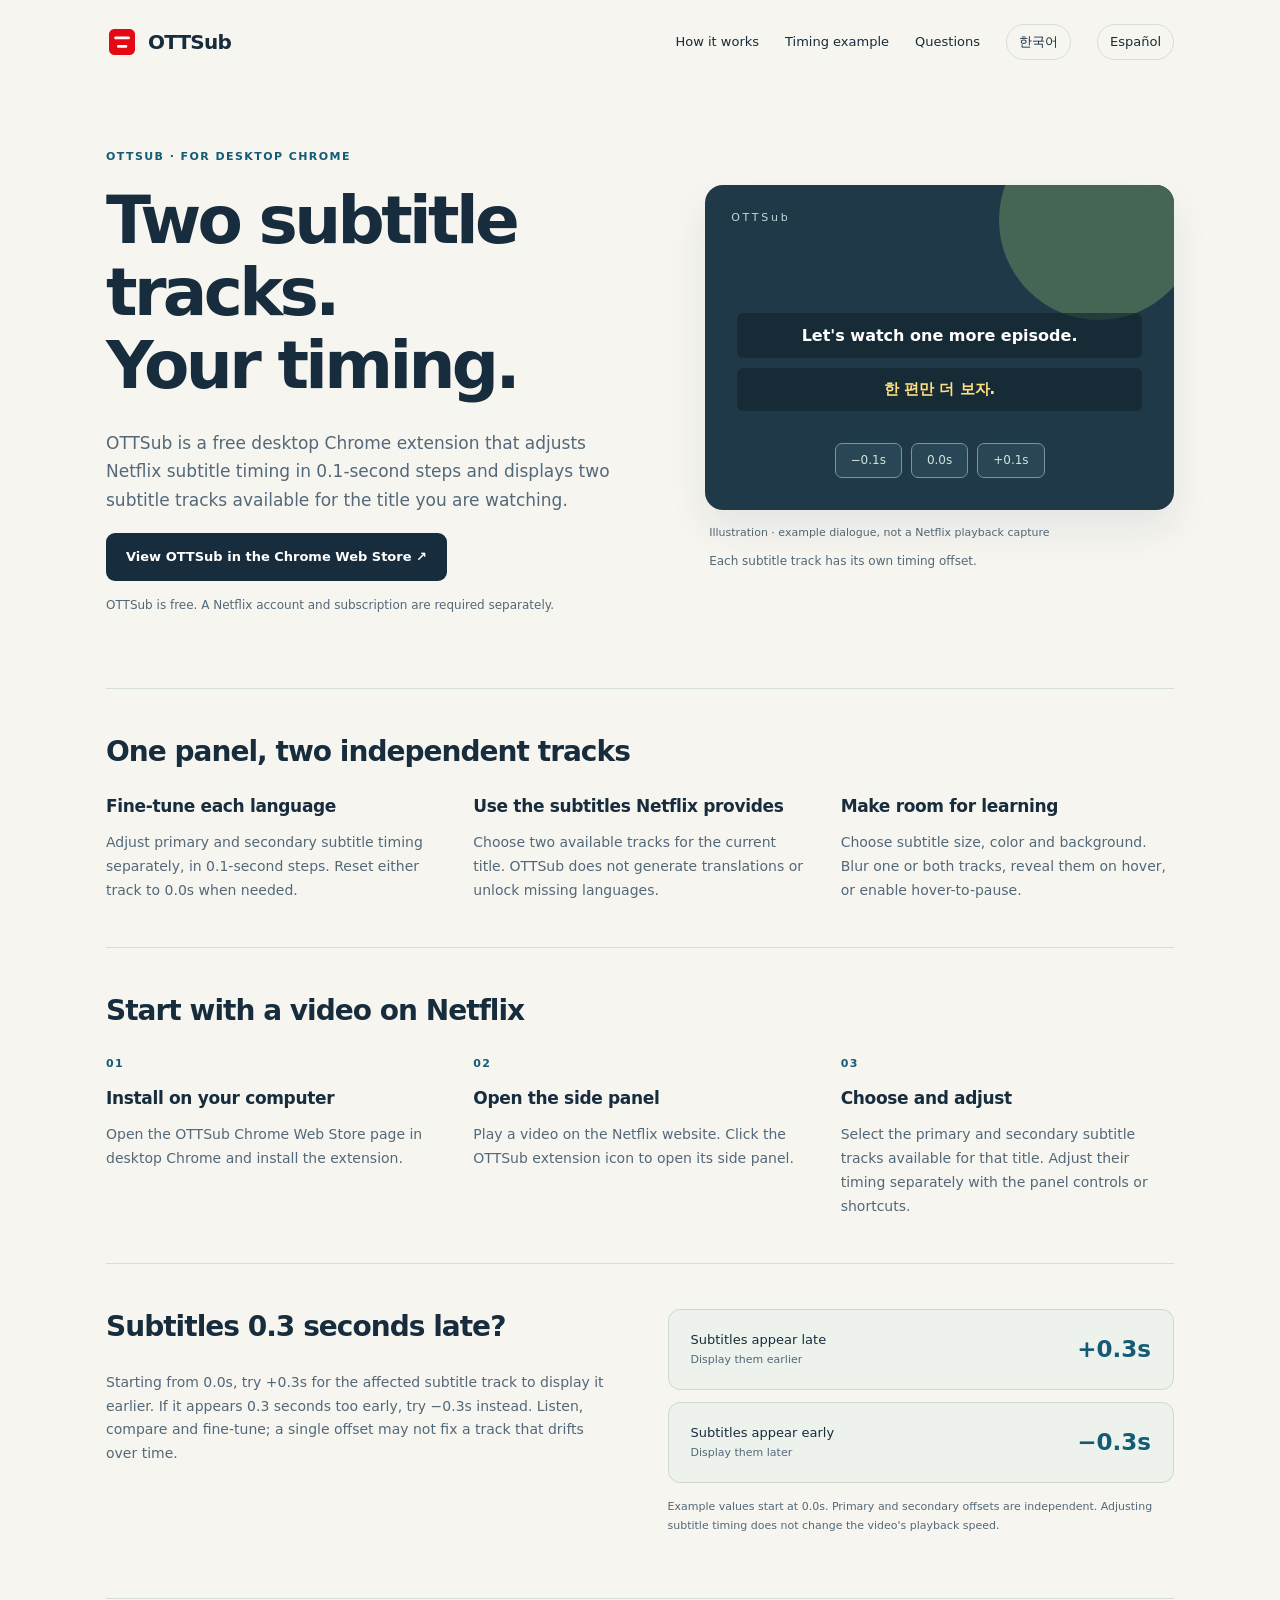
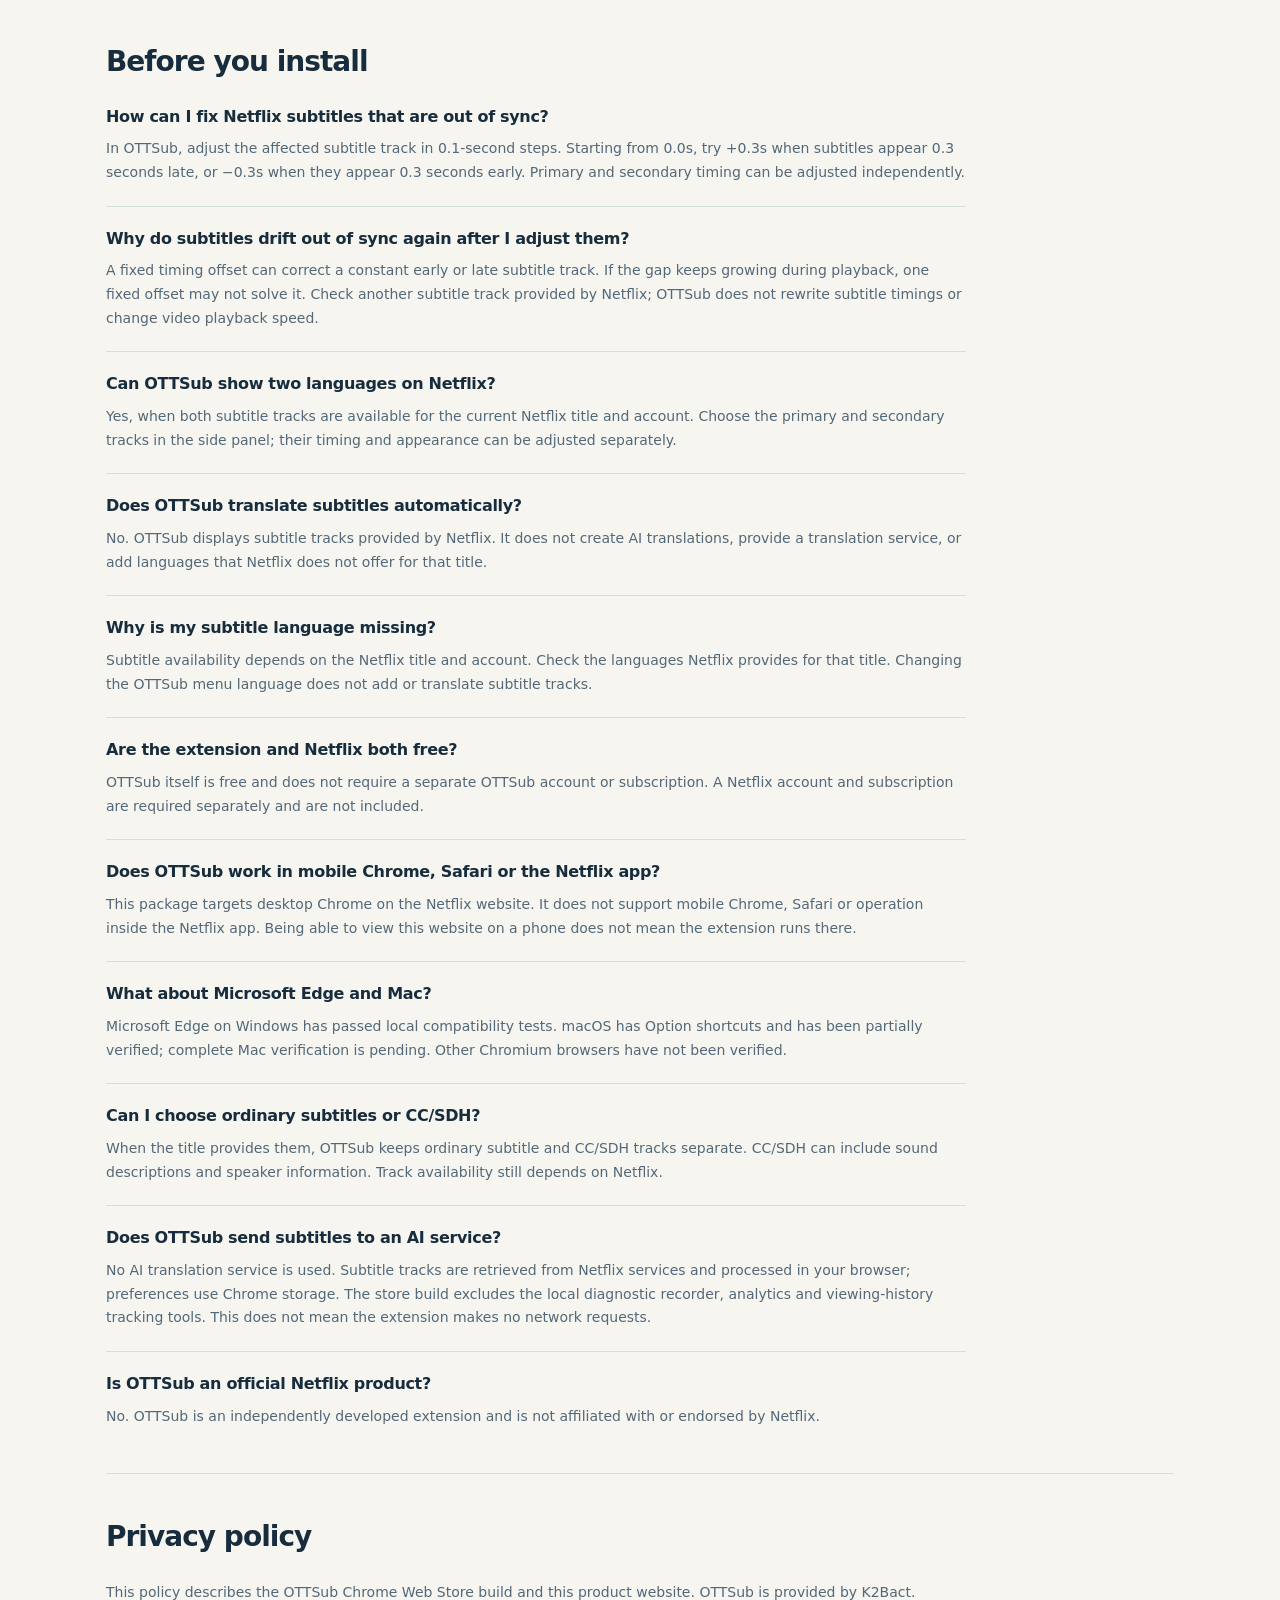
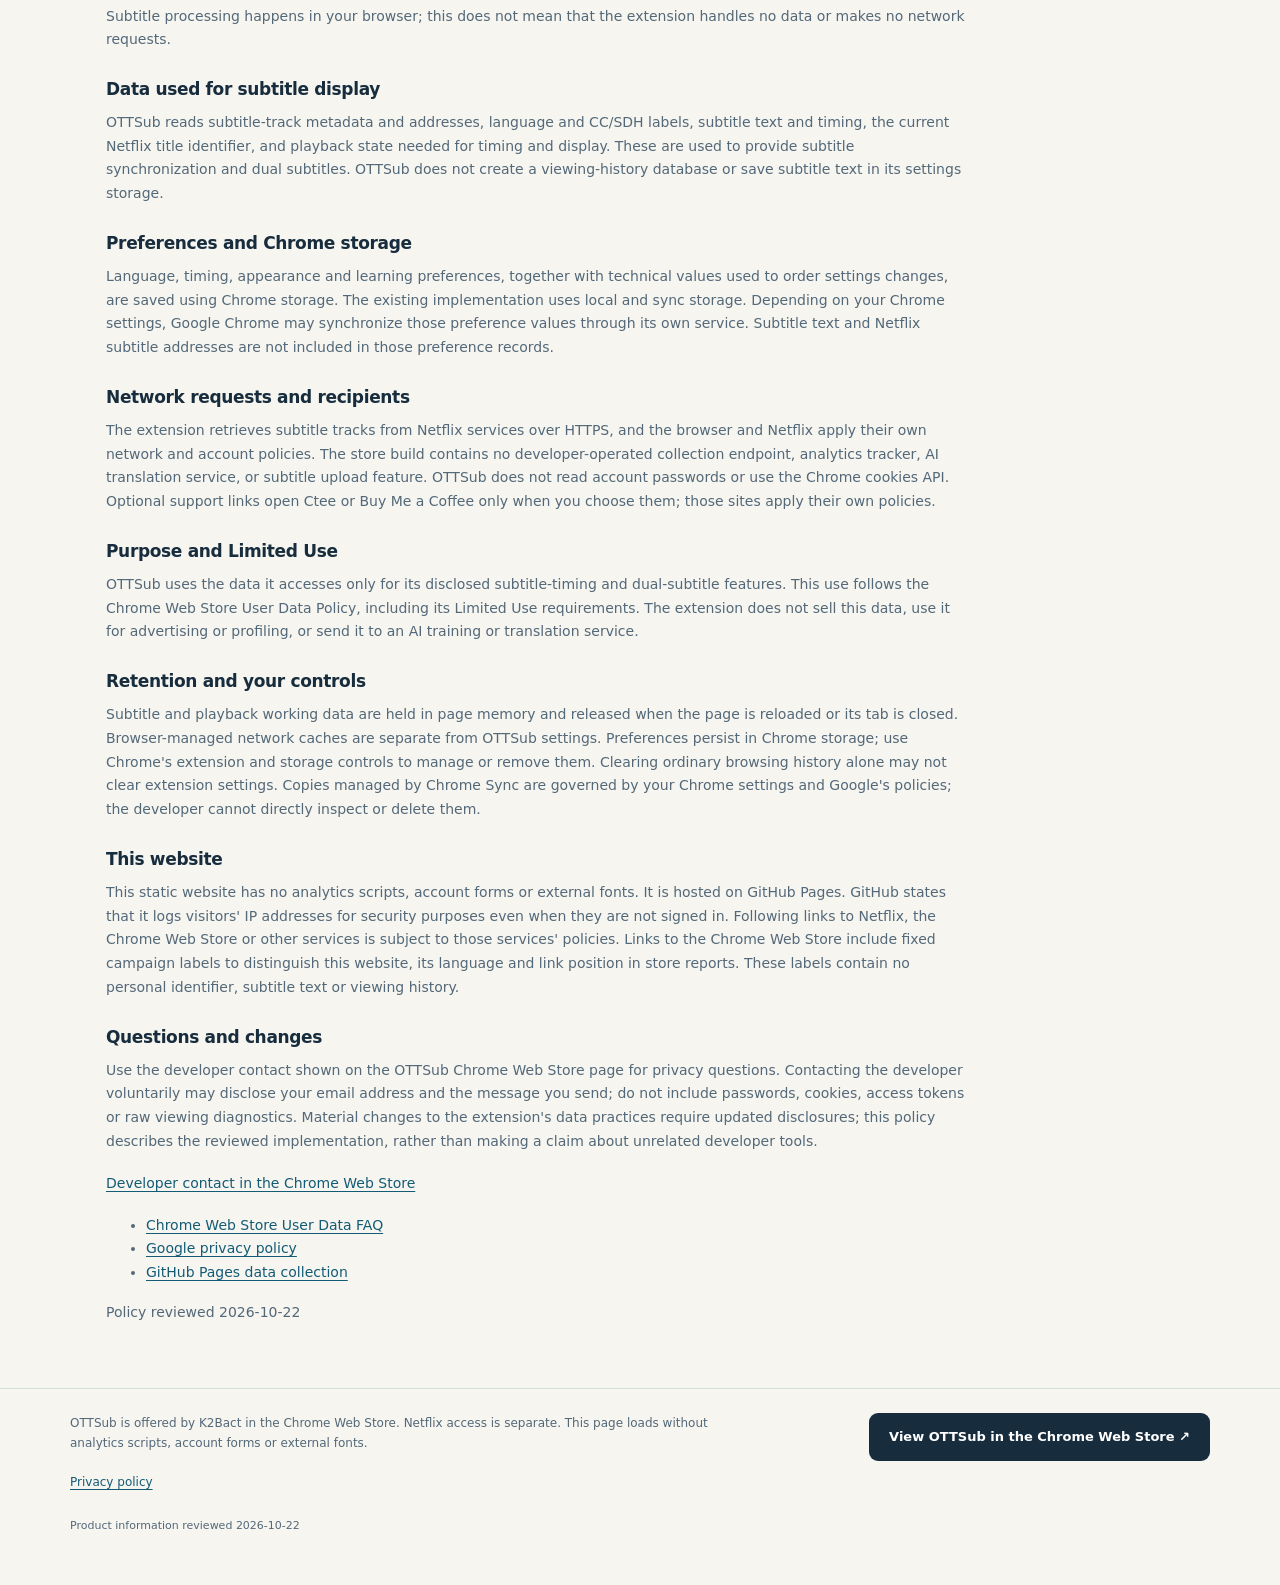
==== commit af23ec10: "Add Spanish product page and three-language navigation" ====
--- a/index.html
+++ b/index.html
@@ -8,6 +8,7 @@
 <link rel="canonical" href="https://k2bact.github.io/ottsub-site/">
 <link rel="alternate" hreflang="en" href="https://k2bact.github.io/ottsub-site/">
 <link rel="alternate" hreflang="ko" href="https://k2bact.github.io/ottsub-site/ko/">
+<link rel="alternate" hreflang="es" href="https://k2bact.github.io/ottsub-site/es/">
 <link rel="alternate" hreflang="x-default" href="https://k2bact.github.io/ottsub-site/">
 <meta property="og:url" content="https://k2bact.github.io/ottsub-site/">
 <link rel="icon" href="assets/icon.png"><link rel="stylesheet" href="assets/site.css">
@@ -16,7 +17,7 @@
 <body>
 <a class="skip" href="#main">Skip to content</a>
 
-<header class="wrap nav"><a class="brand" href="./"><img src="assets/icon.png" alt="" width="32" height="32">OTTSub</a><nav aria-label="Page navigation" class="nav-links"><a href="#start">How it works</a><a href="#timing">Timing example</a><a href="#questions">Questions</a><a class="language" href="ko/" lang="ko" hreflang="ko">한국어</a></nav></header>
+<header class="wrap nav"><a class="brand" href="./"><img src="assets/icon.png" alt="" width="32" height="32">OTTSub</a><nav aria-label="Page navigation" class="nav-links"><a href="#start">How it works</a><a href="#timing">Timing example</a><a href="#questions">Questions</a><a class="language" href="ko/" lang="ko" hreflang="ko">한국어</a><a class="language" href="es/" lang="es" hreflang="es">Español</a></nav></header>
 <main id="main" class="wrap">
 <div class="hero"><div><p class="eyebrow">OTTSub · for desktop Chrome</p><h1>Two subtitle tracks.
 Your timing.</h1><p class="intro">OTTSub is a free desktop Chrome extension that adjusts Netflix subtitle timing in 0.1-second steps and displays two subtitle tracks available for the title you are watching.</p><a class="button" href="https://chromewebstore.google.com/detail/ottsub-subtitle-sync-dual/hlcahpgeildbabcchpkhemjjgjapbdkd?utm_source=ottsub_site&amp;utm_medium=referral&amp;utm_campaign=site_help_20261022_en_hero&amp;utm_content=en_hero">View OTTSub in the Chrome Web Store ↗</a><p class="cost">OTTSub is free. A Netflix account and subscription are required separately.</p></div>
--- a/assets/site.css
+++ b/assets/site.css
@@ -3,3 +3,6 @@
 @media(max-width:800px){.wrap{padding:0 24px}.nav-links{gap:16px}.nav-links a:not(.language){display:none}.hero{grid-template-columns:1fr;gap:35px;padding:38px 0 42px;max-width:650px}.intro{max-width:100%}.screen{min-height:280px}.features,.steps{grid-template-columns:1fr;gap:28px}.example{grid-template-columns:1fr;gap:18px}.closing{display:block}.closing .button{margin-top:8px}h2{font-size:25px}}
 @media(prefers-reduced-motion:reduce){html{scroll-behavior:auto}}
 .policy-body{max-width:860px;overflow-wrap:anywhere}.policy-body p,.policy-body li{font-size:14px;color:var(--muted)}.policy-body article{margin-top:26px}.policy-body h3{margin-bottom:9px}.policy-body a{color:var(--blue)}
+
+/* Multiple language links wrap as a group on narrow screens. */
+.nav,.nav-links{flex-wrap:wrap}.nav-links{row-gap:10px}
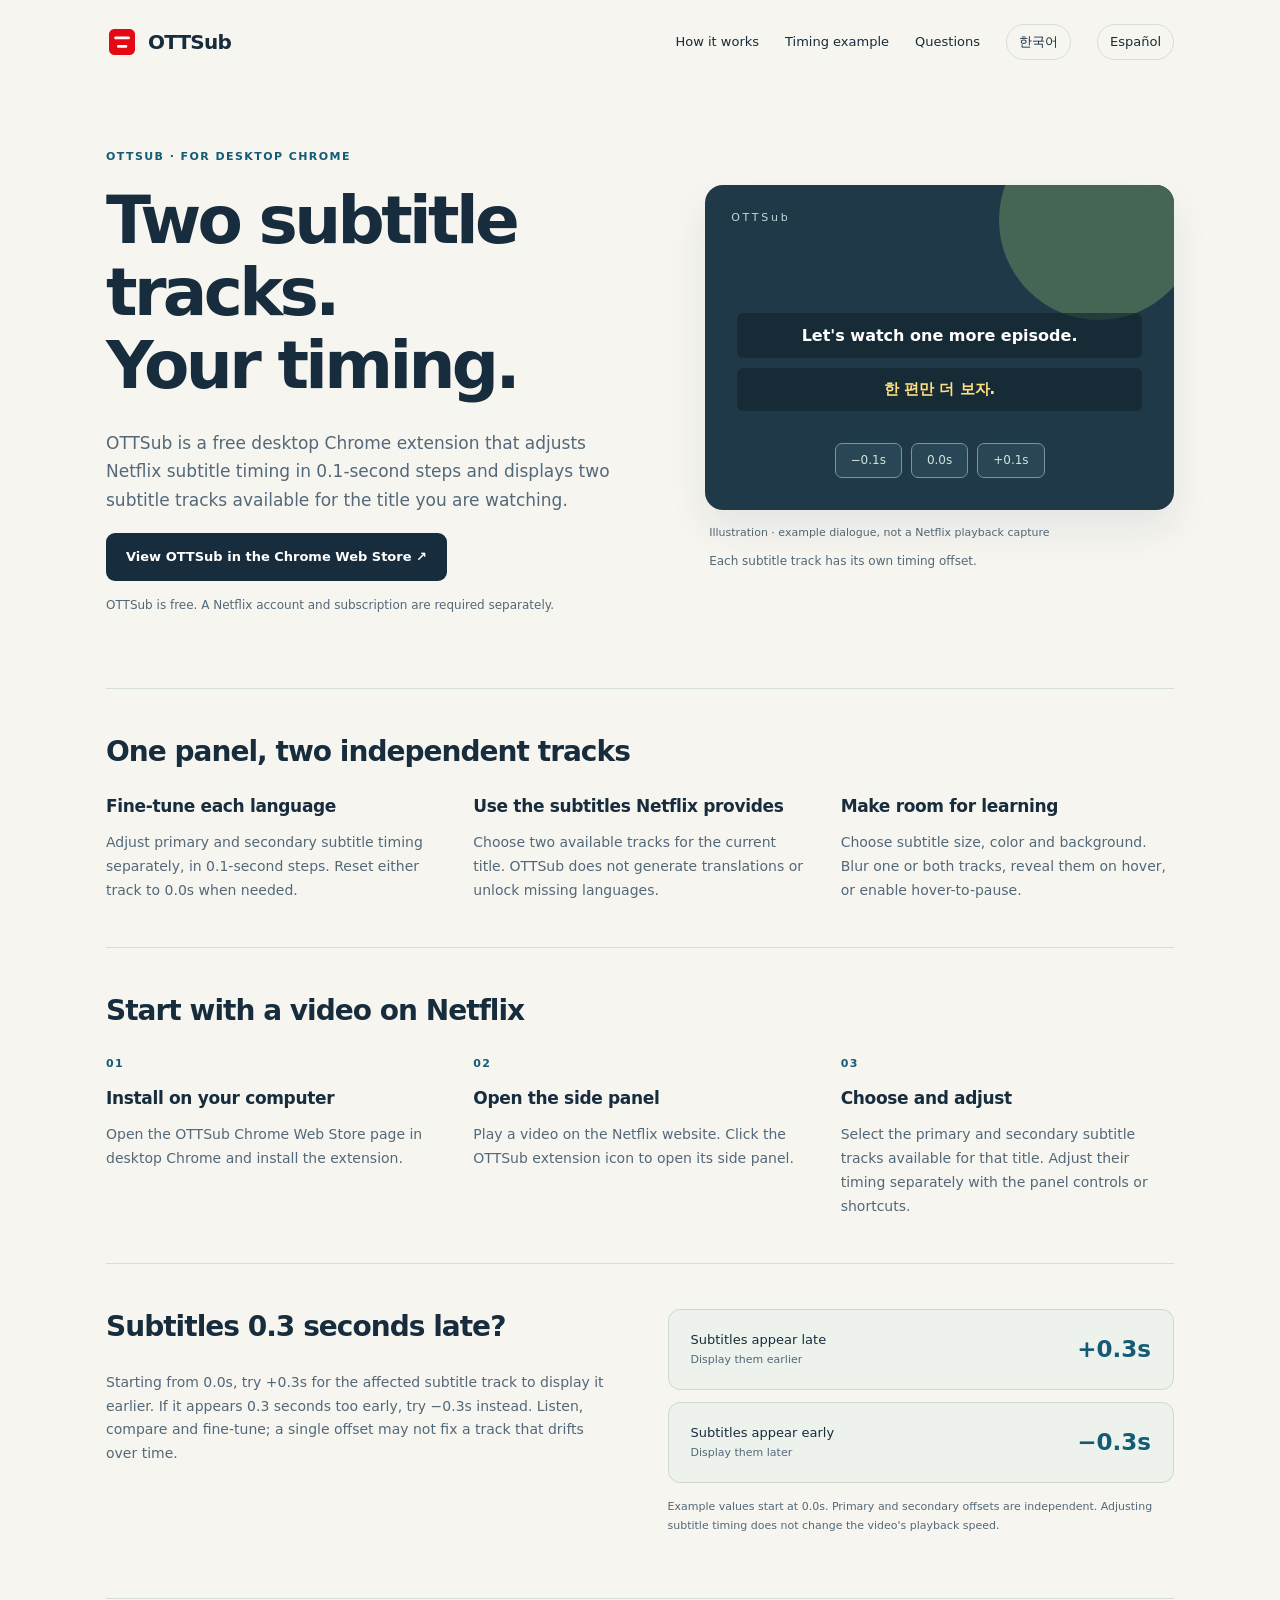
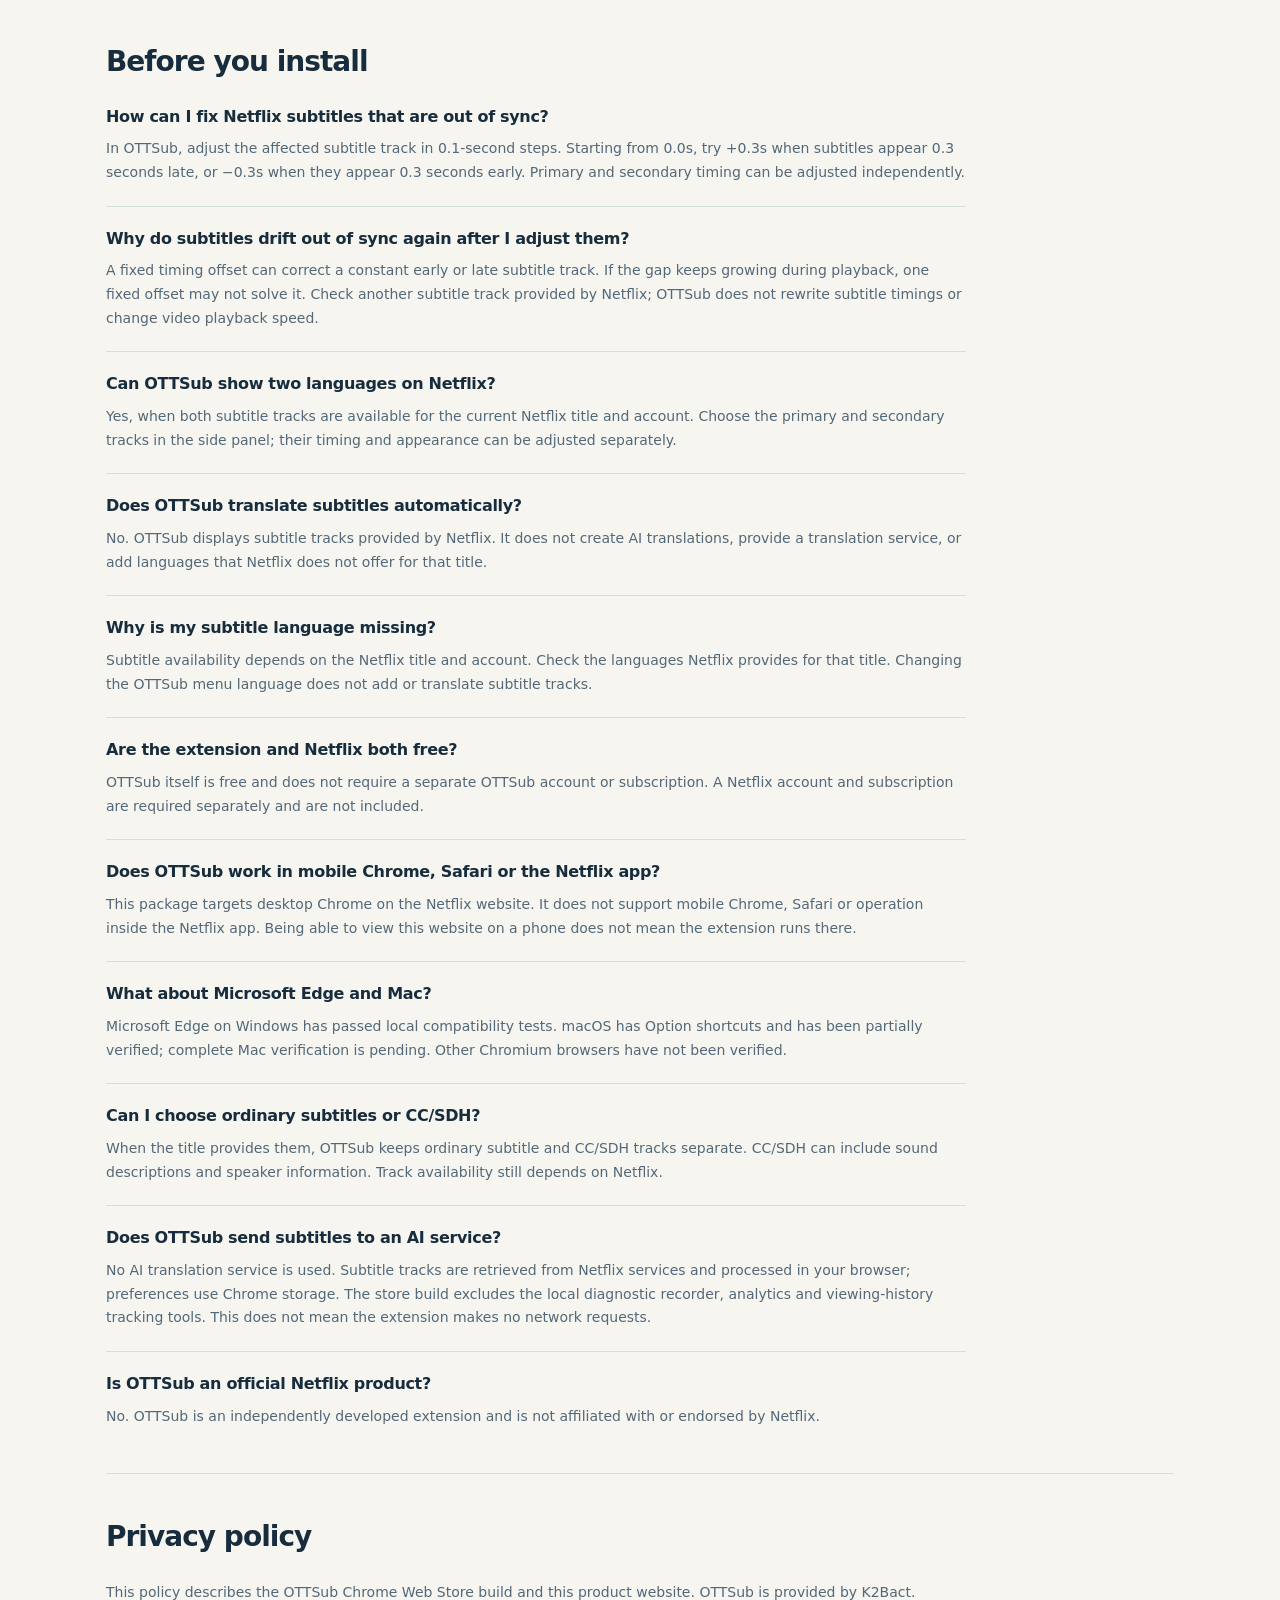
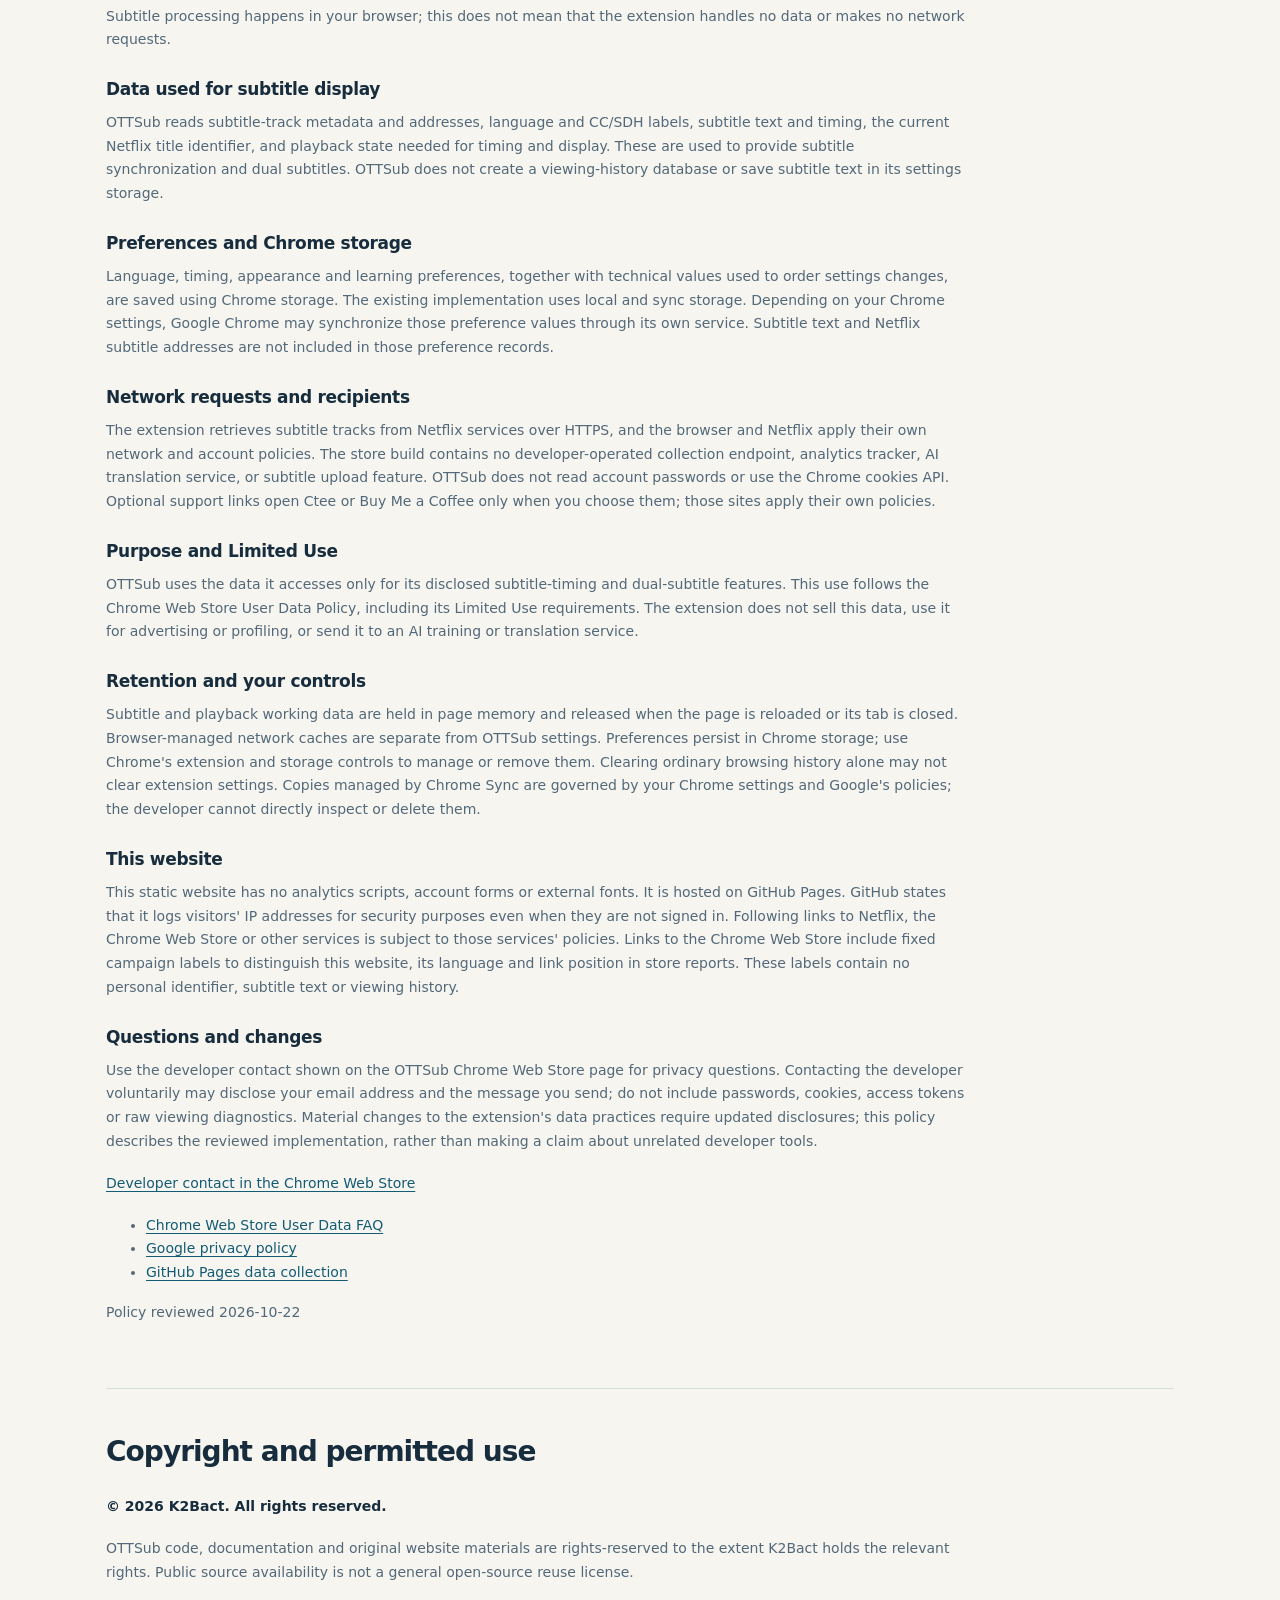
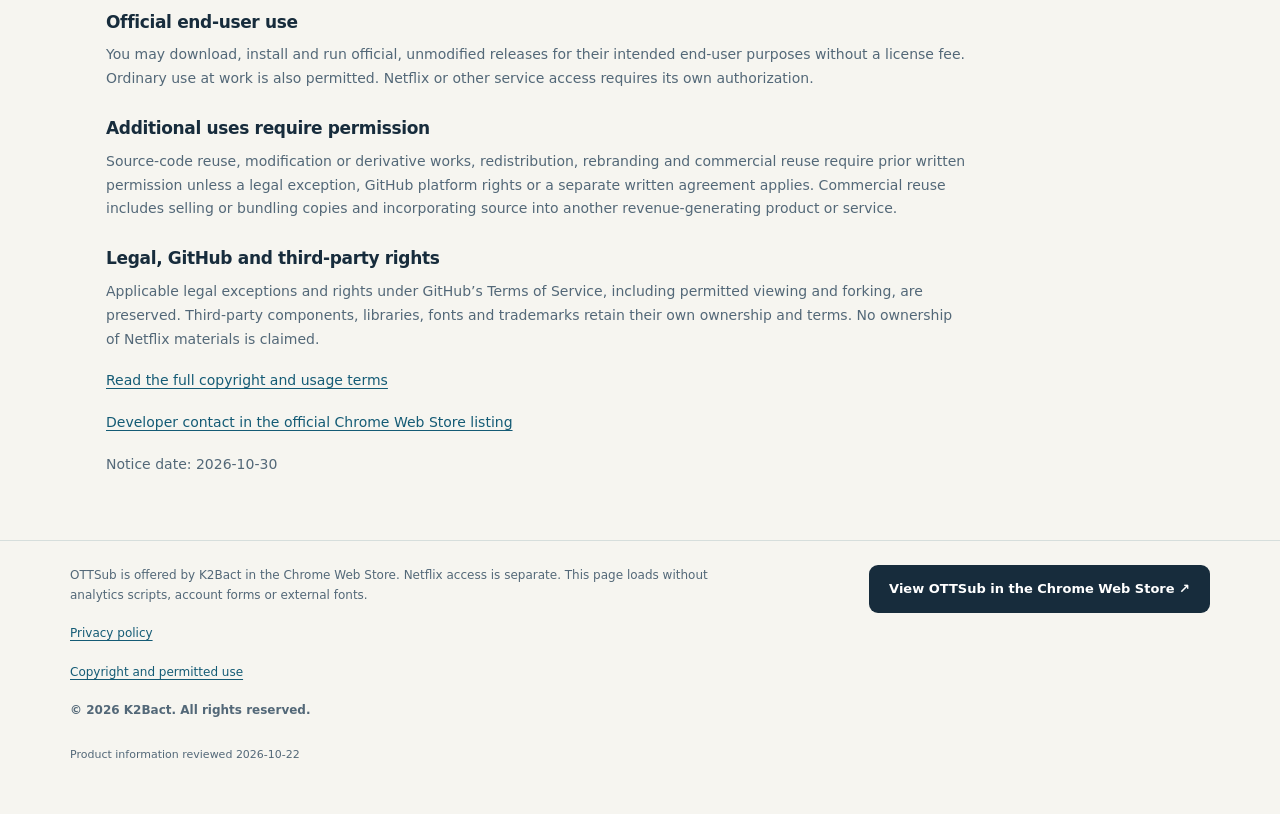
==== commit 7ec19b6d: "Add K2Bact copyright and permitted-use notices in three languages" ====
--- a/index.html
+++ b/index.html
@@ -12,7 +12,7 @@
 <link rel="alternate" hreflang="x-default" href="https://k2bact.github.io/ottsub-site/">
 <meta property="og:url" content="https://k2bact.github.io/ottsub-site/">
 <link rel="icon" href="assets/icon.png"><link rel="stylesheet" href="assets/site.css">
-<script type="application/ld+json">{"@context":"https://schema.org","@type":"SoftwareApplication","name":"OTTSub","alternateName":"OTTSub - Subtitle Sync & Dual Subtitles for Netflix","identifier":"hlcahpgeildbabcchpkhemjjgjapbdkd","url":"https://k2bact.github.io/ottsub-site/","sameAs":["https://chromewebstore.google.com/detail/ottsub-subtitle-sync-dual/hlcahpgeildbabcchpkhemjjgjapbdkd"],"applicationCategory":"BrowserApplication","description":"OTTSub is a free desktop Chrome extension that adjusts Netflix subtitle timing in 0.1-second steps and displays two subtitle tracks available for the title you are watching.","inLanguage":"en","softwareRequirements":"OTTSub is free. A Netflix account and subscription are required separately.","isAccessibleForFree":true,"offers":{"@type":"Offer","price":"0","priceCurrency":"USD","url":"https://chromewebstore.google.com/detail/ottsub-subtitle-sync-dual/hlcahpgeildbabcchpkhemjjgjapbdkd"},"featureList":["Adjust primary and secondary subtitle timing separately, in 0.1-second steps. Reset either track to 0.0s when needed.","Choose two available tracks for the current title. OTTSub does not generate translations or unlock missing languages.","Choose subtitle size, color and background. Blur one or both tracks, reveal them on hover, or enable hover-to-pause."]}</script>
+<script type="application/ld+json">{"@context":"https://schema.org","@type":"SoftwareApplication","name":"OTTSub","alternateName":"OTTSub - Subtitle Sync & Dual Subtitles for Netflix","identifier":"hlcahpgeildbabcchpkhemjjgjapbdkd","url":"https://k2bact.github.io/ottsub-site/","sameAs":["https://chromewebstore.google.com/detail/ottsub-subtitle-sync-dual/hlcahpgeildbabcchpkhemjjgjapbdkd"],"applicationCategory":"BrowserApplication","description":"OTTSub is a free desktop Chrome extension that adjusts Netflix subtitle timing in 0.1-second steps and displays two subtitle tracks available for the title you are watching.","inLanguage":"en","softwareRequirements":"OTTSub is free. A Netflix account and subscription are required separately.","isAccessibleForFree":true,"offers":{"@type":"Offer","price":"0","priceCurrency":"USD","url":"https://chromewebstore.google.com/detail/ottsub-subtitle-sync-dual/hlcahpgeildbabcchpkhemjjgjapbdkd"},"featureList":["Adjust primary and secondary subtitle timing separately, in 0.1-second steps. Reset either track to 0.0s when needed.","Choose two available tracks for the current title. OTTSub does not generate translations or unlock missing languages.","Choose subtitle size, color and background. Blur one or both tracks, reveal them on hover, or enable hover-to-pause."],"copyrightNotice":"Copyright (c) 2026 K2Bact. All rights reserved.","copyrightYear":2026,"license":"https://k2bact.github.io/ottsub-site/LICENSE.txt"}</script>
 </head>
 <body>
 <a class="skip" href="#main">Skip to content</a>
@@ -27,5 +27,6 @@
 <section id="timing" class="example" aria-labelledby="timing-title"><div><h2 id="timing-title">Subtitles 0.3 seconds late?</h2><p>Starting from 0.0s, try +0.3s for the affected subtitle track to display it earlier. If it appears 0.3 seconds too early, try −0.3s instead. Listen, compare and fine-tune; a single offset may not fix a track that drifts over time.</p></div><div><div class="offsets"><div class="offset-row"><span>Subtitles appear late</span><strong>+0.3s</strong><small>Display them earlier</small></div><div class="offset-row"><span>Subtitles appear early</span><strong>−0.3s</strong><small>Display them later</small></div></div><p class="fine-print">Example values start at 0.0s. Primary and secondary offsets are independent. Adjusting subtitle timing does not change the video&#39;s playback speed.</p></div></section>
 <section id="questions" aria-labelledby="faq-title"><h2 id="faq-title">Before you install</h2><div class="faq"><article><h3>How can I fix Netflix subtitles that are out of sync?</h3><p>In OTTSub, adjust the affected subtitle track in 0.1-second steps. Starting from 0.0s, try +0.3s when subtitles appear 0.3 seconds late, or −0.3s when they appear 0.3 seconds early. Primary and secondary timing can be adjusted independently.</p></article><article><h3>Why do subtitles drift out of sync again after I adjust them?</h3><p>A fixed timing offset can correct a constant early or late subtitle track. If the gap keeps growing during playback, one fixed offset may not solve it. Check another subtitle track provided by Netflix; OTTSub does not rewrite subtitle timings or change video playback speed.</p></article><article><h3>Can OTTSub show two languages on Netflix?</h3><p>Yes, when both subtitle tracks are available for the current Netflix title and account. Choose the primary and secondary tracks in the side panel; their timing and appearance can be adjusted separately.</p></article><article><h3>Does OTTSub translate subtitles automatically?</h3><p>No. OTTSub displays subtitle tracks provided by Netflix. It does not create AI translations, provide a translation service, or add languages that Netflix does not offer for that title.</p></article><article><h3>Why is my subtitle language missing?</h3><p>Subtitle availability depends on the Netflix title and account. Check the languages Netflix provides for that title. Changing the OTTSub menu language does not add or translate subtitle tracks.</p></article><article><h3>Are the extension and Netflix both free?</h3><p>OTTSub itself is free and does not require a separate OTTSub account or subscription. A Netflix account and subscription are required separately and are not included.</p></article><article><h3>Does OTTSub work in mobile Chrome, Safari or the Netflix app?</h3><p>This package targets desktop Chrome on the Netflix website. It does not support mobile Chrome, Safari or operation inside the Netflix app. Being able to view this website on a phone does not mean the extension runs there.</p></article><article><h3>What about Microsoft Edge and Mac?</h3><p>Microsoft Edge on Windows has passed local compatibility tests. macOS has Option shortcuts and has been partially verified; complete Mac verification is pending. Other Chromium browsers have not been verified.</p></article><article><h3>Can I choose ordinary subtitles or CC/SDH?</h3><p>When the title provides them, OTTSub keeps ordinary subtitle and CC/SDH tracks separate. CC/SDH can include sound descriptions and speaker information. Track availability still depends on Netflix.</p></article><article><h3>Does OTTSub send subtitles to an AI service?</h3><p>No AI translation service is used. Subtitle tracks are retrieved from Netflix services and processed in your browser; preferences use Chrome storage. The store build excludes the local diagnostic recorder, analytics and viewing-history tracking tools. This does not mean the extension makes no network requests.</p></article><article><h3>Is OTTSub an official Netflix product?</h3><p>No. OTTSub is an independently developed extension and is not affiliated with or endorsed by Netflix.</p></article></div></section>
 <section id="privacy" class="privacy" aria-labelledby="privacy-title"><h2 id="privacy-title">Privacy policy</h2><div class="policy-body"><p>This policy describes the OTTSub Chrome Web Store build and this product website. OTTSub is provided by K2Bact. Subtitle processing happens in your browser; this does not mean that the extension handles no data or makes no network requests.</p><article><h3>Data used for subtitle display</h3><p>OTTSub reads subtitle-track metadata and addresses, language and CC/SDH labels, subtitle text and timing, the current Netflix title identifier, and playback state needed for timing and display. These are used to provide subtitle synchronization and dual subtitles. OTTSub does not create a viewing-history database or save subtitle text in its settings storage.</p></article><article><h3>Preferences and Chrome storage</h3><p>Language, timing, appearance and learning preferences, together with technical values used to order settings changes, are saved using Chrome storage. The existing implementation uses local and sync storage. Depending on your Chrome settings, Google Chrome may synchronize those preference values through its own service. Subtitle text and Netflix subtitle addresses are not included in those preference records.</p></article><article><h3>Network requests and recipients</h3><p>The extension retrieves subtitle tracks from Netflix services over HTTPS, and the browser and Netflix apply their own network and account policies. The store build contains no developer-operated collection endpoint, analytics tracker, AI translation service, or subtitle upload feature. OTTSub does not read account passwords or use the Chrome cookies API. Optional support links open Ctee or Buy Me a Coffee only when you choose them; those sites apply their own policies.</p></article><article><h3>Purpose and Limited Use</h3><p>OTTSub uses the data it accesses only for its disclosed subtitle-timing and dual-subtitle features. This use follows the Chrome Web Store User Data Policy, including its Limited Use requirements. The extension does not sell this data, use it for advertising or profiling, or send it to an AI training or translation service.</p></article><article><h3>Retention and your controls</h3><p>Subtitle and playback working data are held in page memory and released when the page is reloaded or its tab is closed. Browser-managed network caches are separate from OTTSub settings. Preferences persist in Chrome storage; use Chrome&#39;s extension and storage controls to manage or remove them. Clearing ordinary browsing history alone may not clear extension settings. Copies managed by Chrome Sync are governed by your Chrome settings and Google&#39;s policies; the developer cannot directly inspect or delete them.</p></article><article><h3>This website</h3><p>This static website has no analytics scripts, account forms or external fonts. It is hosted on GitHub Pages. GitHub states that it logs visitors&#39; IP addresses for security purposes even when they are not signed in. Following links to Netflix, the Chrome Web Store or other services is subject to those services&#39; policies. Links to the Chrome Web Store include fixed campaign labels to distinguish this website, its language and link position in store reports. These labels contain no personal identifier, subtitle text or viewing history.</p></article><article><h3>Questions and changes</h3><p>Use the developer contact shown on the OTTSub Chrome Web Store page for privacy questions. Contacting the developer voluntarily may disclose your email address and the message you send; do not include passwords, cookies, access tokens or raw viewing diagnostics. Material changes to the extension&#39;s data practices require updated disclosures; this policy describes the reviewed implementation, rather than making a claim about unrelated developer tools.</p></article><p><a href="https://chromewebstore.google.com/detail/ottsub-subtitle-sync-dual/hlcahpgeildbabcchpkhemjjgjapbdkd?utm_source=ottsub_site&amp;utm_medium=referral&amp;utm_campaign=site_help_20261022_en_privacy&amp;utm_content=en_privacy">Developer contact in the Chrome Web Store</a></p><ul><li><a href="https://developer.chrome.com/docs/webstore/program-policies/user-data-faq">Chrome Web Store User Data FAQ</a></li><li><a href="https://policies.google.com/privacy">Google privacy policy</a></li><li><a href="https://docs.github.com/en/pages/getting-started-with-github-pages/what-is-github-pages#data-collection">GitHub Pages data collection</a></li></ul><p class="reviewed">Policy reviewed <time datetime="2026-10-22">2026-10-22</time></p></div></section>
-</main><footer><div class="wrap closing"><div><p>OTTSub is offered by K2Bact in the Chrome Web Store. Netflix access is separate. This page loads without analytics scripts, account forms or external fonts.</p><p><a href="#privacy">Privacy policy</a></p><span class="reviewed">Product information reviewed <time datetime="2026-10-22">2026-10-22</time></span></div><a class="button" href="https://chromewebstore.google.com/detail/ottsub-subtitle-sync-dual/hlcahpgeildbabcchpkhemjjgjapbdkd?utm_source=ottsub_site&amp;utm_medium=referral&amp;utm_campaign=site_help_20261022_en_footer&amp;utm_content=en_footer">View OTTSub in the Chrome Web Store ↗</a></div></footer>
+<section id="terms" class="rights" aria-labelledby="rights-title"><h2 id="rights-title">Copyright and permitted use</h2><div class="policy-body"><p class="copyright">© 2026 K2Bact. All rights reserved.</p><p>OTTSub code, documentation and original website materials are rights-reserved to the extent K2Bact holds the relevant rights. Public source availability is not a general open-source reuse license.</p><article><h3>Official end-user use</h3><p>You may download, install and run official, unmodified releases for their intended end-user purposes without a license fee. Ordinary use at work is also permitted. Netflix or other service access requires its own authorization.</p></article><article><h3>Additional uses require permission</h3><p>Source-code reuse, modification or derivative works, redistribution, rebranding and commercial reuse require prior written permission unless a legal exception, GitHub platform rights or a separate written agreement applies. Commercial reuse includes selling or bundling copies and incorporating source into another revenue-generating product or service.</p></article><article><h3>Legal, GitHub and third-party rights</h3><p>Applicable legal exceptions and rights under GitHub’s Terms of Service, including permitted viewing and forking, are preserved. Third-party components, libraries, fonts and trademarks retain their own ownership and terms. No ownership of Netflix materials is claimed.</p></article><p><a href="LICENSE.txt">Read the full copyright and usage terms</a></p><p><a href="https://chromewebstore.google.com/detail/ottsub-subtitle-sync-dual/hlcahpgeildbabcchpkhemjjgjapbdkd">Developer contact in the official Chrome Web Store listing</a></p><p class="reviewed">Notice date: <time datetime="2026-10-30">2026-10-30</time></p></div></section>
+</main><footer><div class="wrap closing"><div><p>OTTSub is offered by K2Bact in the Chrome Web Store. Netflix access is separate. This page loads without analytics scripts, account forms or external fonts.</p><p><a href="#privacy">Privacy policy</a></p><p><a href="#terms">Copyright and permitted use</a></p><p class="copyright">© 2026 K2Bact. All rights reserved.</p><span class="reviewed">Product information reviewed <time datetime="2026-10-22">2026-10-22</time></span></div><a class="button" href="https://chromewebstore.google.com/detail/ottsub-subtitle-sync-dual/hlcahpgeildbabcchpkhemjjgjapbdkd?utm_source=ottsub_site&amp;utm_medium=referral&amp;utm_campaign=site_help_20261022_en_footer&amp;utm_content=en_footer">View OTTSub in the Chrome Web Store ↗</a></div></footer>
 </body></html>
--- a/assets/site.css
+++ b/assets/site.css
@@ -1,8 +1,10 @@
-:root{color-scheme:light;--paper:#f6f5f0;--ink:#172c3c;--muted:#536878;--line:#d6dedc;--blue:#145b75;--mint:#dce9df;--white:#fff;--radius:18px;font-family:Inter,ui-sans-serif,system-ui,-apple-system,BlinkMacSystemFont,"Segoe UI","Malgun Gothic",sans-serif}
-*{box-sizing:border-box}html{scroll-behavior:smooth;scroll-padding-top:24px}body{margin:0;background:var(--paper);color:var(--ink);line-height:1.7}a{color:var(--blue);text-underline-offset:.22em}a:hover{text-decoration-thickness:2px}a:focus-visible{outline:3px solid #b06a21;outline-offset:5px;border-radius:3px}.skip{position:absolute;top:-100px;left:20px;padding:10px;background:var(--white);z-index:10}.skip:focus{top:10px}.wrap{max-width:1140px;margin:auto;padding:0 36px}.preview{margin:0;background:var(--mint);text-align:center;padding:9px 20px;font-size:12px;color:#264b3b}.nav{display:flex;align-items:center;justify-content:space-between;gap:24px;padding-top:24px;padding-bottom:24px}.brand{display:inline-flex;align-items:center;gap:10px;color:var(--ink);font-size:20px;font-weight:800;text-decoration:none;letter-spacing:-.04em}.brand img{width:32px;height:32px}.nav-links{display:flex;align-items:center;gap:26px;font-size:13px}.nav-links a{text-decoration:none;color:var(--ink)}.language{border:1px solid var(--line);padding:6px 12px;border-radius:99px;white-space:nowrap}.hero{display:grid;grid-template-columns:1.15fr 1fr;align-items:center;gap:60px;padding:64px 0 72px}.eyebrow{text-transform:uppercase;letter-spacing:.13em;font-size:11px;font-weight:800;color:var(--blue);margin:0 0 18px}h1{font-size:clamp(42px,5.2vw,66px);font-weight:650;letter-spacing:-.055em;line-height:1.1;margin:0 0 26px;white-space:pre-line}p{margin:0 0 18px}.intro{font-size:17px;color:var(--muted);max-width:560px}.button{display:inline-block;background:var(--ink);color:#fff;text-decoration:none;border-radius:9px;padding:13px 20px;font-size:13px;font-weight:650}.button:hover{background:var(--blue)}.cost{color:var(--muted);font-size:12px;margin:14px 0 0;max-width:470px}.demo{margin:0}.screen{border-radius:var(--radius);background:#203948;min-height:325px;overflow:hidden;box-shadow:0 18px 38px #172c3c14;display:flex;flex-direction:column;justify-content:flex-end;padding:32px;position:relative}.screen:before{content:"";position:absolute;width:200px;height:200px;border-radius:100%;background:#456655;top:-65px;right:-25px}.screen .wordmark{position:absolute;top:24px;left:26px;font-size:11px;letter-spacing:.25em;color:#c6d7d2}.subtitle{position:relative;text-align:center;margin:0 0 10px;padding:9px 10px;border-radius:6px;background:#12222c9e;color:#fff;font-weight:600;font-size:16px}.subtitle.secondary{color:#ffe082;font-size:15px}.timing-chips{display:flex;justify-content:center;gap:9px;position:relative;margin-top:22px}.chip{border:1px solid #7c939b;background:#284655;color:#d1e4dc;border-radius:7px;font-size:12px;padding:6px 15px;font-variant-numeric:tabular-nums}.demo figcaption{font-size:11px;color:var(--muted);margin:14px 4px 0}.demo-note{font-size:12px;margin:8px 4px;color:var(--muted)}section{border-top:1px solid var(--line);padding:45px 0}h2{font-size:28px;letter-spacing:-.035em;line-height:1.3;font-weight:650;margin:0 0 25px}h3{font-size:17px;line-height:1.4;margin:0 0 12px;letter-spacing:-.02em}.features{display:grid;grid-template-columns:repeat(3,1fr);gap:34px}.features p,.steps p{font-size:14px;color:var(--muted);margin-bottom:0}.steps{list-style:none;padding:0;margin:0;display:grid;grid-template-columns:repeat(3,1fr);gap:34px;counter-reset:step}.steps li{counter-increment:step}.steps li:before{content:"0" counter(step);color:var(--blue);font-size:11px;font-weight:800;display:block;margin-bottom:14px;letter-spacing:.12em}.example{display:grid;grid-template-columns:1fr 1fr;gap:55px;align-items:start}.example p{font-size:14px;color:var(--muted)}.offsets{display:grid;gap:12px}.offset-row{display:grid;grid-template-columns:1fr auto;gap:0 18px;padding:19px 22px;border:1px solid #ccd9d1;border-radius:12px;background:#edf2ec;font-size:13px}.offset-row strong{font-size:23px;color:var(--blue);grid-column:2;grid-row:1/3;align-self:center;font-variant-numeric:tabular-nums}.offset-row small{font-size:11px;color:var(--muted)}.example .fine-print{font-size:11px;margin-top:15px}.faq{max-width:860px}.faq article{padding:21px 0;border-bottom:1px solid var(--line)}.faq article:first-child{padding-top:0}.faq article:last-child{border-bottom:0;padding-bottom:0}.faq h3{font-size:16px;margin-bottom:9px}.faq p{font-size:14px;color:var(--muted);margin-bottom:0}.closing{padding:24px 0 48px;display:flex;justify-content:space-between;gap:30px;align-items:start}.closing p{font-size:12px;color:var(--muted);max-width:670px}.reviewed{font-size:11px;color:var(--muted)}footer{border-top:1px solid var(--line)}
-@media(max-width:800px){.wrap{padding:0 24px}.nav-links{gap:16px}.nav-links a:not(.language){display:none}.hero{grid-template-columns:1fr;gap:35px;padding:38px 0 42px;max-width:650px}.intro{max-width:100%}.screen{min-height:280px}.features,.steps{grid-template-columns:1fr;gap:28px}.example{grid-template-columns:1fr;gap:18px}.closing{display:block}.closing .button{margin-top:8px}h2{font-size:25px}}
-@media(prefers-reduced-motion:reduce){html{scroll-behavior:auto}}
-.policy-body{max-width:860px;overflow-wrap:anywhere}.policy-body p,.policy-body li{font-size:14px;color:var(--muted)}.policy-body article{margin-top:26px}.policy-body h3{margin-bottom:9px}.policy-body a{color:var(--blue)}
-
-/* Multiple language links wrap as a group on narrow screens. */
-.nav,.nav-links{flex-wrap:wrap}.nav-links{row-gap:10px}
+:root{color-scheme:light;--paper:#f6f5f0;--ink:#172c3c;--muted:#536878;--line:#d6dedc;--blue:#145b75;--mint:#dce9df;--white:#fff;--radius:18px;font-family:Inter,ui-sans-serif,system-ui,-apple-system,BlinkMacSystemFont,"Segoe UI","Malgun Gothic",sans-serif}
+*{box-sizing:border-box}html{scroll-behavior:smooth;scroll-padding-top:24px}body{margin:0;background:var(--paper);color:var(--ink);line-height:1.7}a{color:var(--blue);text-underline-offset:.22em}a:hover{text-decoration-thickness:2px}a:focus-visible{outline:3px solid #b06a21;outline-offset:5px;border-radius:3px}.skip{position:absolute;top:-100px;left:20px;padding:10px;background:var(--white);z-index:10}.skip:focus{top:10px}.wrap{max-width:1140px;margin:auto;padding:0 36px}.preview{margin:0;background:var(--mint);text-align:center;padding:9px 20px;font-size:12px;color:#264b3b}.nav{display:flex;align-items:center;justify-content:space-between;gap:24px;padding-top:24px;padding-bottom:24px}.brand{display:inline-flex;align-items:center;gap:10px;color:var(--ink);font-size:20px;font-weight:800;text-decoration:none;letter-spacing:-.04em}.brand img{width:32px;height:32px}.nav-links{display:flex;align-items:center;gap:26px;font-size:13px}.nav-links a{text-decoration:none;color:var(--ink)}.language{border:1px solid var(--line);padding:6px 12px;border-radius:99px;white-space:nowrap}.hero{display:grid;grid-template-columns:1.15fr 1fr;align-items:center;gap:60px;padding:64px 0 72px}.eyebrow{text-transform:uppercase;letter-spacing:.13em;font-size:11px;font-weight:800;color:var(--blue);margin:0 0 18px}h1{font-size:clamp(42px,5.2vw,66px);font-weight:650;letter-spacing:-.055em;line-height:1.1;margin:0 0 26px;white-space:pre-line}p{margin:0 0 18px}.intro{font-size:17px;color:var(--muted);max-width:560px}.button{display:inline-block;background:var(--ink);color:#fff;text-decoration:none;border-radius:9px;padding:13px 20px;font-size:13px;font-weight:650}.button:hover{background:var(--blue)}.cost{color:var(--muted);font-size:12px;margin:14px 0 0;max-width:470px}.demo{margin:0}.screen{border-radius:var(--radius);background:#203948;min-height:325px;overflow:hidden;box-shadow:0 18px 38px #172c3c14;display:flex;flex-direction:column;justify-content:flex-end;padding:32px;position:relative}.screen:before{content:"";position:absolute;width:200px;height:200px;border-radius:100%;background:#456655;top:-65px;right:-25px}.screen .wordmark{position:absolute;top:24px;left:26px;font-size:11px;letter-spacing:.25em;color:#c6d7d2}.subtitle{position:relative;text-align:center;margin:0 0 10px;padding:9px 10px;border-radius:6px;background:#12222c9e;color:#fff;font-weight:600;font-size:16px}.subtitle.secondary{color:#ffe082;font-size:15px}.timing-chips{display:flex;justify-content:center;gap:9px;position:relative;margin-top:22px}.chip{border:1px solid #7c939b;background:#284655;color:#d1e4dc;border-radius:7px;font-size:12px;padding:6px 15px;font-variant-numeric:tabular-nums}.demo figcaption{font-size:11px;color:var(--muted);margin:14px 4px 0}.demo-note{font-size:12px;margin:8px 4px;color:var(--muted)}section{border-top:1px solid var(--line);padding:45px 0}h2{font-size:28px;letter-spacing:-.035em;line-height:1.3;font-weight:650;margin:0 0 25px}h3{font-size:17px;line-height:1.4;margin:0 0 12px;letter-spacing:-.02em}.features{display:grid;grid-template-columns:repeat(3,1fr);gap:34px}.features p,.steps p{font-size:14px;color:var(--muted);margin-bottom:0}.steps{list-style:none;padding:0;margin:0;display:grid;grid-template-columns:repeat(3,1fr);gap:34px;counter-reset:step}.steps li{counter-increment:step}.steps li:before{content:"0" counter(step);color:var(--blue);font-size:11px;font-weight:800;display:block;margin-bottom:14px;letter-spacing:.12em}.example{display:grid;grid-template-columns:1fr 1fr;gap:55px;align-items:start}.example p{font-size:14px;color:var(--muted)}.offsets{display:grid;gap:12px}.offset-row{display:grid;grid-template-columns:1fr auto;gap:0 18px;padding:19px 22px;border:1px solid #ccd9d1;border-radius:12px;background:#edf2ec;font-size:13px}.offset-row strong{font-size:23px;color:var(--blue);grid-column:2;grid-row:1/3;align-self:center;font-variant-numeric:tabular-nums}.offset-row small{font-size:11px;color:var(--muted)}.example .fine-print{font-size:11px;margin-top:15px}.faq{max-width:860px}.faq article{padding:21px 0;border-bottom:1px solid var(--line)}.faq article:first-child{padding-top:0}.faq article:last-child{border-bottom:0;padding-bottom:0}.faq h3{font-size:16px;margin-bottom:9px}.faq p{font-size:14px;color:var(--muted);margin-bottom:0}.closing{padding:24px 0 48px;display:flex;justify-content:space-between;gap:30px;align-items:start}.closing p{font-size:12px;color:var(--muted);max-width:670px}.reviewed{font-size:11px;color:var(--muted)}footer{border-top:1px solid var(--line)}
+@media(max-width:800px){.wrap{padding:0 24px}.nav-links{gap:16px}.nav-links a:not(.language){display:none}.hero{grid-template-columns:1fr;gap:35px;padding:38px 0 42px;max-width:650px}.intro{max-width:100%}.screen{min-height:280px}.features,.steps{grid-template-columns:1fr;gap:28px}.example{grid-template-columns:1fr;gap:18px}.closing{display:block}.closing .button{margin-top:8px}h2{font-size:25px}}
+@media(prefers-reduced-motion:reduce){html{scroll-behavior:auto}}
+.policy-body{max-width:860px;overflow-wrap:anywhere}.policy-body p,.policy-body li{font-size:14px;color:var(--muted)}.policy-body article{margin-top:26px}.policy-body h3{margin-bottom:9px}.policy-body a{color:var(--blue)}
+
+/* Multiple language links wrap as a group on narrow screens. */
+.nav,.nav-links{flex-wrap:wrap}.nav-links{row-gap:10px}
+
+.copyright{font-size:12px;font-weight:600;overflow-wrap:anywhere}.rights .policy-body>p:first-child{color:var(--ink)}
